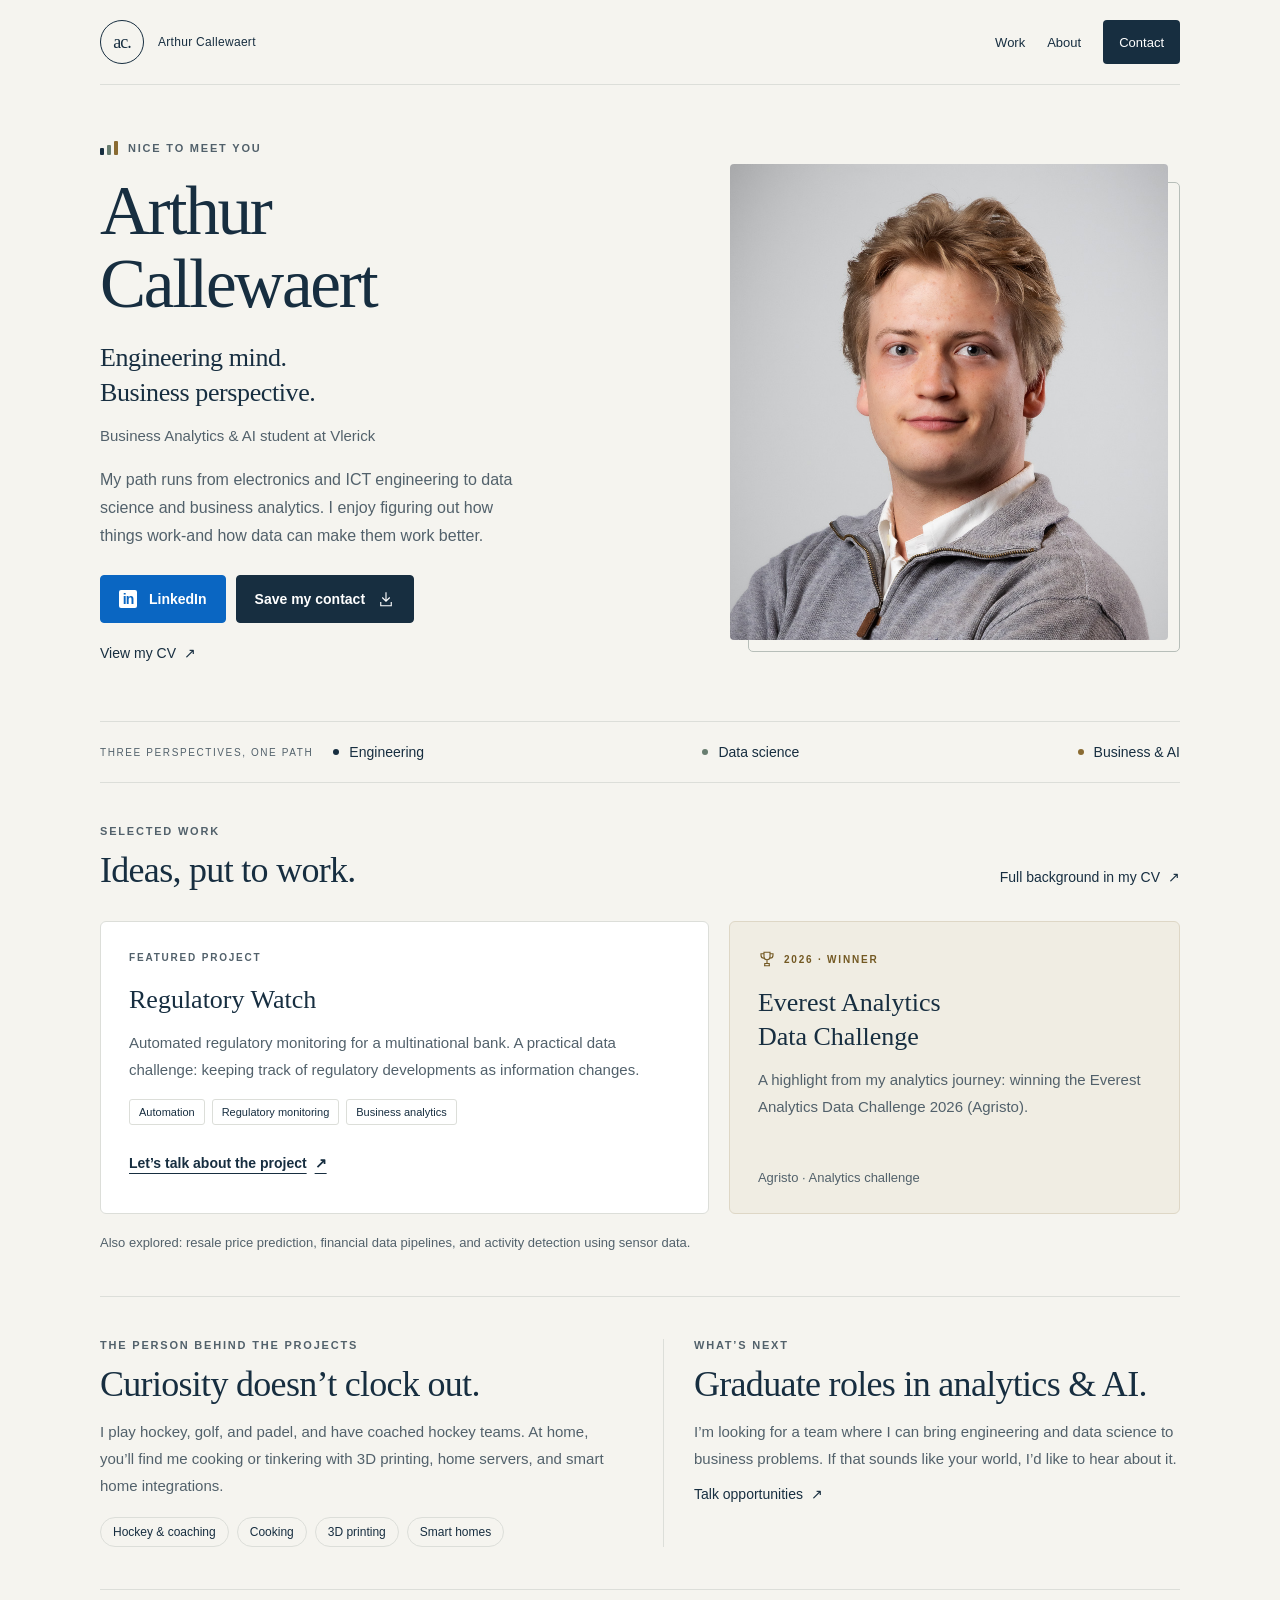
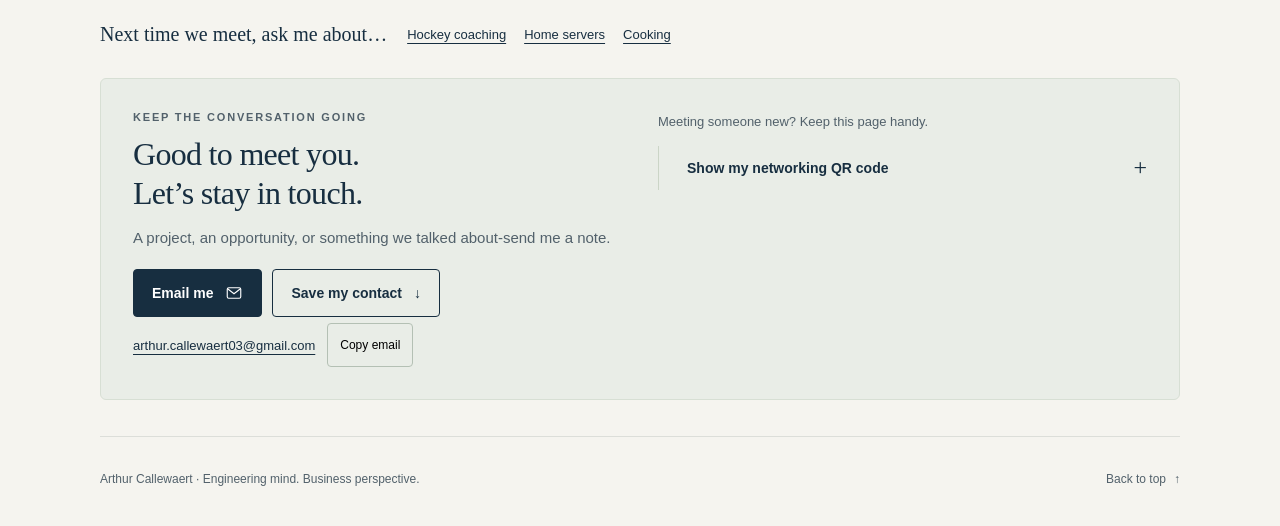
==== index.html @ 7d4d19d7 "-- to -" ====
<!DOCTYPE html>
<html lang="en">
<head>
    <meta charset="UTF-8">
    <meta name="viewport" content="width=device-width, initial-scale=1.0">
    <meta name="description" content="Arthur Callewaert - engineering mind, business perspective. Business Analytics & AI student at Vlerick, exploring graduate opportunities in analytics and AI.">
    <meta name="theme-color" content="#172e40">
    <title>Arthur Callewaert | Engineering mind. Business perspective.</title>
    <style>
        :root { color-scheme: light; --ink: #172e40; --muted: #52616b; --paper: #f5f4ef; --line: #dcded9; --sage: #687d70; --gold: #8a6b32; }
        * { box-sizing: border-box; }
        html { scroll-behavior: smooth; scroll-padding-top: 105px; }
        body { margin: 0; background: var(--paper); color: var(--ink); font-family: "Segoe UI", Arial, sans-serif; -webkit-font-smoothing: antialiased; }
        a { color: inherit; text-decoration: none; }
        button { font: inherit; cursor: pointer; }
        a, button, summary { -webkit-tap-highlight-color: transparent; }
        :focus-visible { outline: 3px solid #397f9e; outline-offset: 5px; }
        .skip-link { position: fixed; top: 10px; left: 10px; transform: translateY(-160%); background: var(--ink); color: #fff; padding: 14px 20px; z-index: 5; border-radius: 4px; }
        .skip-link:focus { transform: translateY(0); }
        .page { width: min(1080px, calc(100% - 96px)); margin: 0 auto; }
        .header { position: sticky; top: 0; z-index: 3; display: flex; align-items: center; justify-content: space-between; padding: 20px 0; border-bottom: 1px solid var(--line); background: var(--paper); }
        .brand { display: flex; align-items: center; gap: 14px; min-height: 44px; }
        .monogram { display: grid; place-items: center; width: 44px; height: 44px; border: 1px solid var(--ink); border-radius: 50%; font: 18px Georgia, serif; letter-spacing: -1px; }
        .brand-label { font-size: 12px; letter-spacing: .3px; }
        .nav { display: flex; gap: 22px; }
        .nav a { display: flex; align-items: center; min-height: 44px; font-size: 13px; }
        .nav a:hover, .quiet-link:hover { text-decoration: underline; text-underline-offset: 5px; }
        .nav .nav-contact { color: #fff; background: var(--ink); padding: 0 16px; border-radius: 4px; }
        .eyebrow, .section-label { font-size: 11px; font-weight: 600; letter-spacing: 1.8px; text-transform: uppercase; }
        .eyebrow { display: flex; align-items: center; gap: 10px; color: var(--muted); margin: 0 0 20px; }
        .signature { display: inline-flex; align-items: flex-end; gap: 3px; height: 14px; }
        .signature i { display: block; width: 4px; height: 7px; background: var(--ink); border-radius: 1px; }
        .signature i:nth-child(2) { height: 10px; background: var(--sage); }
        .signature i:nth-child(3) { height: 14px; background: var(--gold); }
        .hero { display: grid; grid-template-columns: 1.25fr 1fr; align-items: center; gap: 68px; padding: 56px 0 46px; }
        h1 { margin: 0 0 20px; font: 400 clamp(48px, 5.4vw, 70px)/1.05 Georgia, serif; letter-spacing: -2.3px; }
        .tagline { font: 400 26px/1.35 Georgia, serif; letter-spacing: -.4px; margin: 0 0 14px; }
        .role { color: var(--muted); font-size: 15px; font-weight: 500; line-height: 1.6; margin: 0 0 18px; }
        .intro { color: var(--muted); max-width: 430px; font-size: 16px; line-height: 1.75; margin: 0; }
        .actions { display: flex; flex-wrap: wrap; gap: 10px; margin-top: 25px; }
        .button { display: inline-flex; align-items: center; justify-content: center; gap: 12px; min-height: 48px; padding: 12px 18px; border: 1px solid var(--ink); border-radius: 4px; font-size: 14px; font-weight: 600; transition: background .18s, color .18s; }
        .button-primary { color: #fff; background: var(--ink); }
        .button-primary:hover { background: #2c4d64; }
        .button-secondary { background: transparent; }
        .button-secondary:hover { background: #e8eae5; }
        .button-linkedin { background: #0a66c2; border-color: #0a66c2; color: #fff; }
        .button-linkedin:hover { background: #004182; border-color: #004182; }
        .linkedin-icon { display: grid; place-items: center; width: 18px; height: 18px; border-radius: 2px; background: #fff; color: #0a66c2; font: bold 14px Arial, sans-serif; letter-spacing: -1px; }
        svg { width: 18px; height: 18px; flex-shrink: 0; }
        .quiet-link { display: inline-flex; align-items: center; gap: 8px; min-height: 44px; font-size: 14px; }
        .hero .quiet-link { margin-top: 8px; }
        .portrait { margin: 0; position: relative; padding: 0 12px 12px 0; }
        .portrait::before { content: ""; position: absolute; inset: 18px 0 0 18px; border: 1px solid #b7beb9; border-radius: 5px; }
        .portrait img { display: block; position: relative; width: 100%; height: auto; aspect-ratio: 4 / 4.35; object-fit: cover; object-position: center; border-radius: 4px; }
        .journey { display: flex; align-items: center; gap: 20px; padding: 22px 0; border-top: 1px solid var(--line); border-bottom: 1px solid var(--line); }
        .journey-label { font-size: 10px; text-transform: uppercase; letter-spacing: 1.6px; color: var(--muted); white-space: nowrap; }
        .journey ol { display: flex; justify-content: space-between; gap: 18px; flex: 1; list-style: none; padding: 0; margin: 0; }
        .journey li { display: flex; align-items: center; gap: 10px; font-size: 14px; }
        .journey li::before { content: ""; display: block; width: 6px; height: 6px; border-radius: 50%; background: var(--ink); }
        .journey li:nth-child(2)::before { background: var(--sage); }
        .journey li:nth-child(3)::before { background: var(--gold); }
        .content-section { padding: 42px 0; }
        .section-label { color: var(--muted); margin: 0 0 12px; }
        .section-heading { margin: 0 0 12px; font: 400 clamp(28px, 3.2vw, 36px)/1.2 Georgia, serif; letter-spacing: -.7px; }
        .section-copy { color: var(--muted); font-size: 15px; line-height: 1.8; margin: 0; max-width: 650px; }
        .section-top { display: flex; align-items: baseline; justify-content: space-between; gap: 24px; margin-bottom: 22px; }
        .section-top .section-heading { margin: 0; }
        .work-grid { display: grid; grid-template-columns: 1.35fr 1fr; gap: 20px; }
        .project { padding: 28px; border: 1px solid var(--line); border-radius: 6px; background: #fff; display: flex; flex-direction: column; align-items: flex-start; }
        .project h3 { font: 400 26px/1.3 Georgia, serif; margin: 0 0 12px; }
        .project p { color: var(--muted); font-size: 15px; line-height: 1.8; margin: 0 0 16px; }
        .project .section-label { font-size: 10px; line-height: 1.5; margin-bottom: 18px; }
        .project .quiet-link { margin-top: auto; font-weight: 600; text-decoration: underline; text-underline-offset: 5px; }
        .tags { display: flex; flex-wrap: wrap; gap: 7px; list-style: none; padding: 0; margin: 0 0 16px; }
        .tags li { font-size: 11px; padding: 6px 9px; border: 1px solid var(--line); border-radius: 3px; }
        .award { background: #f0ede3; border-color: #ded7c6; }
        .award .section-label { display: flex; align-items: center; gap: 8px; color: #735923; }
        .award-note { font-size: 13px; color: var(--muted); margin-top: auto; }
        .other-work { font-size: 13px; line-height: 1.7; color: var(--muted); margin: 18px 0 0; }
        .personal-grid { display: grid; grid-template-columns: 1fr 1fr; gap: 46px; border-top: 1px solid var(--line); }
        .opportunity { padding-left: 30px; border-left: 1px solid var(--line); }
        .interest-list { display: flex; flex-wrap: wrap; gap: 8px; list-style: none; margin: 18px 0 0; padding: 0; }
        .interest-list li { font-size: 12px; border: 1px solid var(--line); border-radius: 20px; padding: 7px 12px; }
        .icebreaker { display: flex; align-items: center; gap: 20px; padding: 22px 0; border-top: 1px solid var(--line); }
        .icebreaker p { font: 400 20px/1.4 Georgia, serif; margin: 0; flex-shrink: 0; }
        .icebreaker ul { display: flex; flex-wrap: wrap; gap: 6px 18px; list-style: none; margin: 0; padding: 0; }
        .icebreaker a { font-size: 13px; text-decoration: underline; text-underline-offset: 4px; }
        .contact { padding: 32px; margin: 0 0 36px; border: 1px solid #d7dfd4; border-radius: 6px; background: #e9ede7; display: grid; grid-template-columns: 1fr 1fr; gap: 36px; }
        .contact .section-heading { font-size: 32px; }
        .contact .actions { margin-top: 18px; }
        .email-row { display: flex; flex-wrap: wrap; align-items: center; gap: 5px 12px; margin-top: 6px; }
        .email-link { overflow-wrap: anywhere; font-size: 13px; text-decoration: underline; text-underline-offset: 4px; min-height: 44px; display: inline-flex; align-items: center; }
        .copy-button { background: transparent; border: 1px solid #b4c0b4; border-radius: 4px; min-height: 44px; padding: 8px 12px; font-size: 12px; }
        .copy-button:hover { background: #dce3d9; }
        .copy-status { font-size: 12px; color: var(--muted); margin: 0; }
        .copy-status:empty { display: none; }
        .share { border-left: 1px solid #cbd5c7; padding-left: 28px; align-self: start; }
        .share summary { display: flex; align-items: center; justify-content: space-between; gap: 12px; min-height: 44px; font-size: 14px; font-weight: 600; cursor: pointer; list-style: none; }
        .share summary::-webkit-details-marker { display: none; }
        .share summary::after { content: "+"; font: 24px Georgia, serif; }
        .share[open] summary::after { content: "−"; }
        .share-hint { color: var(--muted); font-size: 13px; line-height: 1.7; margin: 0 0 12px; }
        .share-content { display: flex; align-items: center; gap: 20px; margin-top: 16px; }
        .qr { display: block; width: 140px; height: 140px; flex-shrink: 0; background: white; }
        .share-content p { color: var(--muted); font-size: 13px; line-height: 1.7; margin: 0; }
        .share-content .quiet-link { font-size: 13px; text-decoration: underline; text-underline-offset: 4px; }
        footer { padding: 20px 0 25px; border-top: 1px solid var(--line); font-size: 12px; color: var(--muted); display: flex; justify-content: space-between; align-items: center; gap: 20px; }
        footer .quiet-link { font-size: 12px; }
        [hidden] { display: none !important; }
        @media (max-width: 960px) {
            .page { width: calc(100% - 56px); }
            .hero { gap: 36px; }
            .journey-label { display: none; }
            .share-content { flex-direction: column; align-items: flex-start; gap: 12px; }
        }
        @media (max-width: 760px) {
            html { scroll-padding-top: 90px; }
            .page { width: calc(100% - 40px); max-width: 540px; }
            .header { padding: 12px 0; }
            .brand-label { display: none; }
            .nav { gap: 16px; }
            .nav a { font-size: 12px; }
            .nav .nav-contact { padding: 0 12px; }
            .hero { grid-template-columns: minmax(0, 1fr) 96px; align-items: start; gap: 0 16px; padding: 32px 0 26px; }
            .hero-copy { display: contents; }
            .eyebrow { grid-column: 1; font-size: 9px; letter-spacing: 1.2px; margin: 0 0 16px; }
            h1 { grid-column: 1; font-size: clamp(32px, 9.5vw, 48px); letter-spacing: -1px; margin: 0 0 20px; }
            .portrait { grid-column: 2; grid-row: 1 / span 2; padding: 0 6px 6px 0; }
            .portrait::before { inset: 8px 0 0 8px; }
            .portrait img { aspect-ratio: 1; }
            .hero-copy > .tagline, .hero-copy > .role, .hero-copy > .intro, .hero-copy > .actions, .hero-copy > .quiet-link { grid-column: 1 / -1; }
            .tagline { font-size: 24px; margin-bottom: 10px; }
            .role { font-size: 14px; margin-bottom: 14px; }
            .intro { font-size: 15px; }
            .actions { margin-top: 20px; }
            .hero .quiet-link { justify-self: start; }
            .journey { padding: 18px 0; }
            .journey ol { gap: 10px; flex-wrap: wrap; }
            .journey li { font-size: 12px; gap: 6px; }
            .content-section { padding: 30px 0; }
            .section-top { align-items: flex-start; flex-direction: column; gap: 8px; margin-bottom: 18px; }
            .section-top .quiet-link { font-size: 13px; }
            .work-grid, .personal-grid, .contact { grid-template-columns: 1fr; gap: 18px; }
            .project { padding: 22px; }
            .personal-grid { gap: 24px; }
            .opportunity { padding: 24px 0 0; border-left: 0; border-top: 1px solid var(--line); }
            .icebreaker { flex-direction: column; align-items: flex-start; gap: 8px; }
            .icebreaker .quiet-link { min-height: 44px; }
            .contact { padding: 22px; gap: 22px; }
            .contact .section-heading { font-size: 28px; }
            .share { border-left: 0; border-top: 1px solid #cbd5c7; padding: 14px 0 0; }
            .share-content { flex-direction: row; align-items: center; gap: 14px; }
            .qr { width: 124px; height: 124px; }
            footer { flex-wrap: wrap; gap: 8px; }
        }
        @media (max-width: 350px) {
            .hero { grid-template-columns: minmax(0, 1fr) 80px; gap: 0 10px; }
            .nav { gap: 12px; }
            .share-content { flex-direction: column; align-items: flex-start; }
            .button { padding: 12px 14px; }
        }
        @media (prefers-reduced-motion: reduce) {
            html { scroll-behavior: auto; }
            .button { transition: none; }
        }
    </style>
</head>
<body id="top">
    <a class="skip-link" href="#main">Skip to content</a>
    <div class="page">
        <header class="header">
            <a class="brand" href="#top" aria-label="Arthur Callewaert, back to top"><span class="monogram" aria-hidden="true">ac.</span><span class="brand-label">Arthur Callewaert</span></a>
            <nav class="nav" aria-label="Main navigation"><a href="#work">Work</a><a href="#about">About</a><a class="nav-contact" href="#contact">Contact</a></nav>
        </header>
        <main id="main" tabindex="-1">
            <section class="hero" aria-labelledby="name">
                <div class="hero-copy">
                    <p class="eyebrow"><span class="signature" aria-hidden="true"><i></i><i></i><i></i></span>Nice to meet you</p>
                    <h1 id="name">Arthur<br>Callewaert</h1>
                    <p class="tagline">Engineering mind.<br>Business perspective.</p>
                    <p class="role">Business Analytics &amp; AI student at Vlerick</p>
                    <p class="intro">My path runs from electronics and ICT engineering to data science and business analytics. I enjoy figuring out how things work-and how data can make them work better.</p>
                    <div class="actions">
                        <a class="button button-linkedin" href="https://www.linkedin.com/in/arthur-callewaert"><span class="linkedin-icon" aria-hidden="true">in</span>LinkedIn</a>
                        <a class="button button-primary" href="arthur-callewaert.vcf" download>Save my contact <svg viewBox="0 0 24 24" fill="none" stroke="currentColor" stroke-width="1.5" aria-hidden="true"><path d="M12 3v12m-5-5 5 5 5-5M5 16v5h14v-5"/></svg></a>
                    </div>
                    <a class="quiet-link" href="cv3_30_sept.pdf">View my CV <span aria-hidden="true">↗</span></a>
                </div>
                <figure class="portrait"><img src="Arthur%20Callewaert%20336213.jpg" alt="Portrait of Arthur Callewaert" width="950" height="950" fetchpriority="high"></figure>
            </section>
            <div class="journey" aria-label="My academic path">
                <span class="journey-label">Three perspectives, one path</span>
                <ol><li>Engineering</li><li>Data science</li><li>Business &amp; AI</li></ol>
            </div>
            <section class="content-section" id="work" aria-labelledby="work-title">
                <p class="section-label">Selected work</p>
                <div class="section-top"><h2 class="section-heading" id="work-title">Ideas, put to work.</h2><a class="quiet-link" href="cv3_30_sept.pdf">Full background in my CV <span aria-hidden="true">↗</span></a></div>
                <div class="work-grid">
                    <article class="project">
                        <p class="section-label">Featured project</p>
                        <h3>Regulatory Watch</h3>
                        <p>Automated regulatory monitoring for a multinational bank. A practical data challenge: keeping track of regulatory developments as information changes.</p>
                        <ul class="tags" aria-label="Project themes"><li>Automation</li><li>Regulatory monitoring</li><li>Business analytics</li></ul>
                        <a class="quiet-link" href="mailto:arthur.callewaert03@gmail.com?subject=Let%27s%20talk%20about%20Regulatory%20Watch">Let’s talk about the project <span aria-hidden="true">↗</span></a>
                    </article>
                    <article class="project award">
                        <p class="section-label"><svg viewBox="0 0 24 24" fill="none" stroke="currentColor" stroke-width="1.5" aria-hidden="true"><path d="M8 3h8v6a4 4 0 0 1-8 0V3zM8 5H4v2a4 4 0 0 0 4 4m8-6h4v2a4 4 0 0 1-4 4M12 13v5m-4 3h8m-7-3h6v3H9z"/></svg>2026 · Winner</p>
                        <h3>Everest Analytics<br>Data Challenge</h3>
                        <p>A highlight from my analytics journey: winning the Everest Analytics Data Challenge 2026 (Agristo).</p>
                        <span class="award-note">Agristo · Analytics challenge</span>
                    </article>
                </div>
                <p class="other-work">Also explored: resale price prediction, financial data pipelines, and activity detection using sensor data.</p>
            </section>
            <section class="content-section personal-grid" id="about" aria-labelledby="about-title">
                <div>
                    <p class="section-label">The person behind the projects</p>
                    <h2 class="section-heading" id="about-title">Curiosity doesn’t clock out.</h2>
                    <p class="section-copy">I play hockey, golf, and padel, and have coached hockey teams. At home, you’ll find me cooking or tinkering with 3D printing, home servers, and smart home integrations.</p>
                    <ul class="interest-list" aria-label="Personal interests"><li>Hockey &amp; coaching</li><li>Cooking</li><li>3D printing</li><li>Smart homes</li></ul>
                </div>
                <div class="opportunity">
                    <p class="section-label">What’s next</p>
                    <h2 class="section-heading">Graduate roles in analytics &amp; AI.</h2>
                    <p class="section-copy">I’m looking for a team where I can bring engineering and data science to business problems. If that sounds like your world, I’d like to hear about it.</p>
                    <a class="quiet-link" href="mailto:arthur.callewaert03@gmail.com?subject=Graduate%20opportunities%20in%20analytics%20and%20AI">Talk opportunities <span aria-hidden="true">↗</span></a>
                </div>
            </section>
            <aside class="icebreaker" aria-label="Conversation starters">
                <p>Next time we meet, ask me about…</p>
                <ul><li><a class="quiet-link" href="mailto:arthur.callewaert03@gmail.com?subject=Let%27s%20talk%20hockey%20coaching">Hockey coaching</a></li><li><a class="quiet-link" href="mailto:arthur.callewaert03@gmail.com?subject=Let%27s%20talk%20home%20servers">Home servers</a></li><li><a class="quiet-link" href="mailto:arthur.callewaert03@gmail.com?subject=Let%27s%20talk%20cooking">Cooking</a></li></ul>
            </aside>
            <section class="contact" id="contact" aria-labelledby="contact-title">
                <div>
                    <p class="section-label">Keep the conversation going</p>
                    <h2 class="section-heading" id="contact-title">Good to meet you.<br>Let’s stay in touch.</h2>
                    <p class="section-copy">A project, an opportunity, or something we talked about-send me a note.</p>
                    <div class="actions"><a class="button button-primary" href="mailto:arthur.callewaert03@gmail.com?subject=Following%20up%20after%20meeting">Email me <svg viewBox="0 0 24 24" fill="none" stroke="currentColor" stroke-width="1.5" aria-hidden="true"><rect x="3" y="5" width="18" height="14" rx="2"/><path d="m3 6 9 7 9-7"/></svg></a><a class="button button-secondary" href="arthur-callewaert.vcf" download>Save my contact <span aria-hidden="true">↓</span></a></div>
                    <div class="email-row"><a class="email-link" href="mailto:arthur.callewaert03@gmail.com">arthur.callewaert03@gmail.com</a><button class="copy-button" type="button" id="copy-email" hidden>Copy email</button></div>
                    <p class="copy-status" id="copy-status" role="status"></p>
                </div>
                <div class="share-area">
                    <p class="share-hint">Meeting someone new? Keep this page handy.</p>
                    <details class="share">
                        <summary>Show my networking QR code</summary>
                        <div class="share-content"><img class="qr" src="assets/networking-qr.svg" alt="QR code linking to Arthur Callewaert’s personal webpage" width="140" height="140"><div><p>Scan to open this page on another phone, or save the code for your next event.</p><a class="quiet-link" href="assets/networking-qr.png" download="arthur-callewaert-qr.png">Download QR code <span aria-hidden="true">↓</span></a></div></div>
                    </details>
                </div>
            </section>
        </main>
        <footer><span>Arthur Callewaert · Engineering mind. Business perspective.</span><a class="quiet-link" href="#top">Back to top <span aria-hidden="true">↑</span></a></footer>
    </div>
    <script>
        const copyButton = document.getElementById('copy-email');
        const copyStatus = document.getElementById('copy-status');
        if (navigator.clipboard && window.isSecureContext) {
            copyButton.hidden = false;
            copyButton.addEventListener('click', async () => {
                try {
                    await navigator.clipboard.writeText('arthur.callewaert03@gmail.com');
                    copyStatus.textContent = 'Email copied. Ready to paste into your message.';
                } catch {
                    copyStatus.textContent = 'Couldn’t copy automatically. Use the email link above.';
                }
            });
        }
    </script>
</body>
</html>
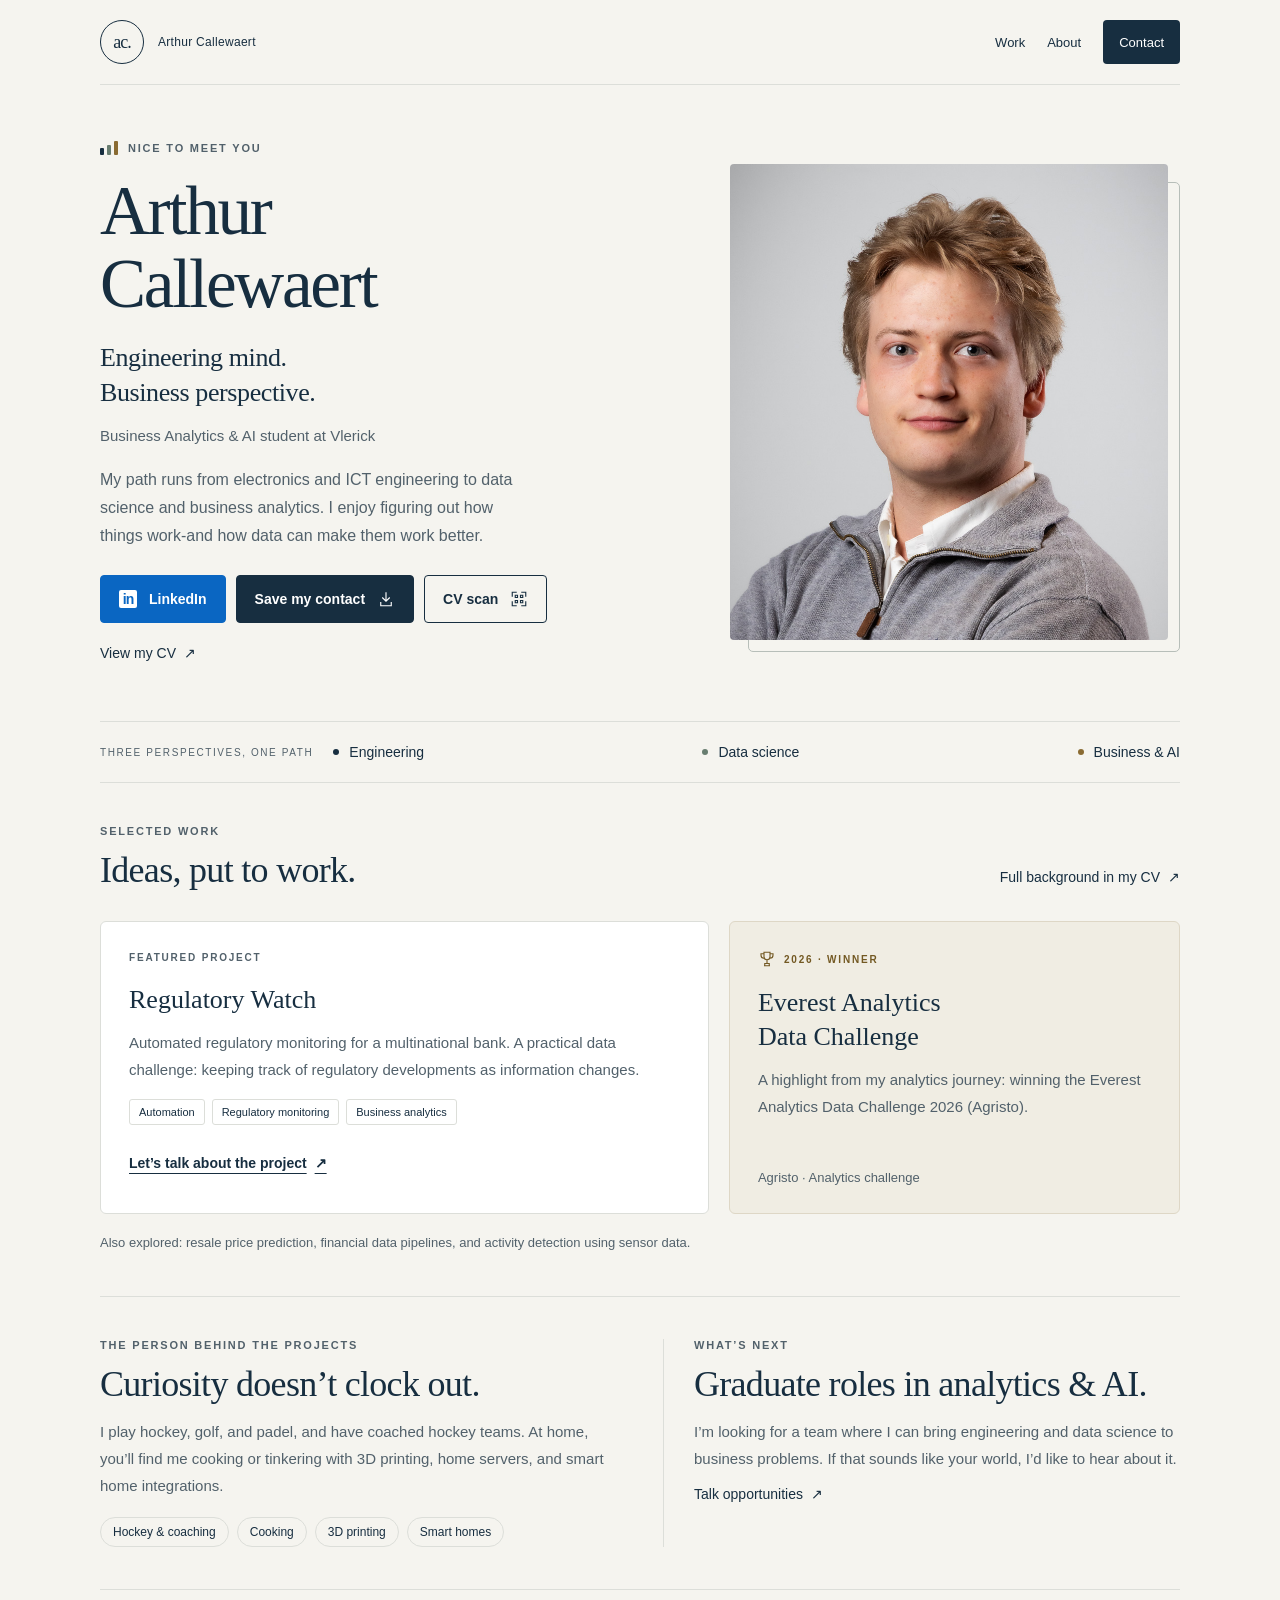
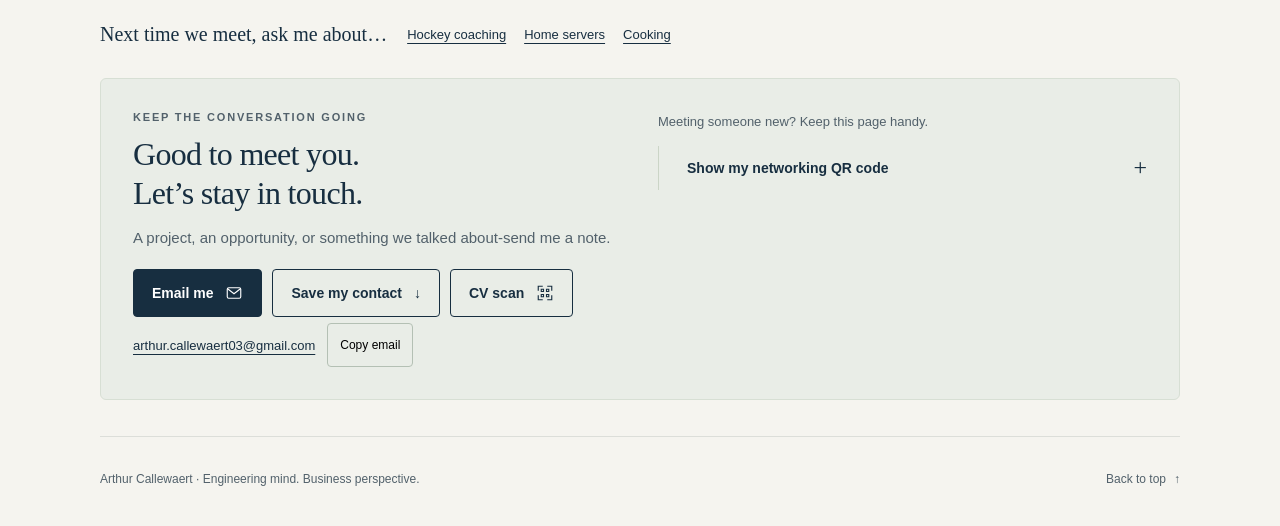
==== commit cc12c1d0: "Add CV scan QR popup beside contact buttons" ====
--- a/index.html
+++ b/index.html
@@ -38,6 +38,16 @@
         .role { color: var(--muted); font-size: 15px; font-weight: 500; line-height: 1.6; margin: 0 0 18px; }
         .intro { color: var(--muted); max-width: 430px; font-size: 16px; line-height: 1.75; margin: 0; }
         .actions { display: flex; flex-wrap: wrap; gap: 10px; margin-top: 25px; }
+        .contact-actions { display: inline-flex; flex-wrap: wrap; gap: 10px; }
+        .cv-dialog { width: min(390px, calc(100% - 32px)); max-height: calc(100% - 32px); padding: 28px; color: var(--ink); background: var(--paper); border: 1px solid var(--line); border-radius: 8px; text-align: center; }
+        .cv-dialog::backdrop { background: rgba(23, 46, 64, .6); }
+        .cv-dialog h2 { font: 400 30px/1.2 Georgia, serif; margin: 12px 0; }
+        .cv-dialog p { color: var(--muted); font-size: 14px; line-height: 1.6; }
+        .cv-dialog img { display: block; width: min(100%, 240px); height: auto; margin: 22px auto; image-rendering: pixelated; }
+        .cv-dialog form { display: flex; justify-content: flex-end; }
+        .cv-dialog-close { min-width: 44px; min-height: 44px; font-size: 22px; color: var(--ink); border: 1px solid var(--line); border-radius: 4px; background: transparent; }
+        .cv-dialog-close:hover { background: #e8eae5; }
+        .cv-dialog .actions { justify-content: center; }
         .button { display: inline-flex; align-items: center; justify-content: center; gap: 12px; min-height: 48px; padding: 12px 18px; border: 1px solid var(--ink); border-radius: 4px; font-size: 14px; font-weight: 600; transition: background .18s, color .18s; }
         .button-primary { color: #fff; background: var(--ink); }
         .button-primary:hover { background: #2c4d64; }
@@ -182,7 +192,7 @@
                     <p class="intro">My path runs from electronics and ICT engineering to data science and business analytics. I enjoy figuring out how things work-and how data can make them work better.</p>
                     <div class="actions">
                         <a class="button button-linkedin" href="https://www.linkedin.com/in/arthur-callewaert"><span class="linkedin-icon" aria-hidden="true">in</span>LinkedIn</a>
-                        <a class="button button-primary" href="arthur-callewaert.vcf" download>Save my contact <svg viewBox="0 0 24 24" fill="none" stroke="currentColor" stroke-width="1.5" aria-hidden="true"><path d="M12 3v12m-5-5 5 5 5-5M5 16v5h14v-5"/></svg></a>
+                        <span class="contact-actions"><a class="button button-primary" href="arthur-callewaert.vcf" download>Save my contact <svg viewBox="0 0 24 24" fill="none" stroke="currentColor" stroke-width="1.5" aria-hidden="true"><path d="M12 3v12m-5-5 5 5 5-5M5 16v5h14v-5"/></svg></a><a class="button button-secondary" href="assets/cv-scan.png" data-cv-scan aria-haspopup="dialog" aria-controls="cv-scan-dialog">CV scan <svg viewBox="0 0 24 24" fill="none" stroke="currentColor" stroke-width="1.5" aria-hidden="true"><path d="M9 3H3v6m12-6h6v6M3 15v6h6m12-6v6h-6"/><path d="M7 7h3v3H7zm7 0h3v3h-3zM7 14h3v3H7zm7 0h3v3h-3z"/></svg></a></span>
                     </div>
                     <a class="quiet-link" href="cv3_30_sept.pdf">View my CV <span aria-hidden="true">↗</span></a>
                 </div>
@@ -235,7 +245,7 @@
                     <p class="section-label">Keep the conversation going</p>
                     <h2 class="section-heading" id="contact-title">Good to meet you.<br>Let’s stay in touch.</h2>
                     <p class="section-copy">A project, an opportunity, or something we talked about-send me a note.</p>
-                    <div class="actions"><a class="button button-primary" href="mailto:arthur.callewaert03@gmail.com?subject=Following%20up%20after%20meeting">Email me <svg viewBox="0 0 24 24" fill="none" stroke="currentColor" stroke-width="1.5" aria-hidden="true"><rect x="3" y="5" width="18" height="14" rx="2"/><path d="m3 6 9 7 9-7"/></svg></a><a class="button button-secondary" href="arthur-callewaert.vcf" download>Save my contact <span aria-hidden="true">↓</span></a></div>
+                    <div class="actions"><a class="button button-primary" href="mailto:arthur.callewaert03@gmail.com?subject=Following%20up%20after%20meeting">Email me <svg viewBox="0 0 24 24" fill="none" stroke="currentColor" stroke-width="1.5" aria-hidden="true"><rect x="3" y="5" width="18" height="14" rx="2"/><path d="m3 6 9 7 9-7"/></svg></a><span class="contact-actions"><a class="button button-secondary" href="arthur-callewaert.vcf" download>Save my contact <span aria-hidden="true">↓</span></a><a class="button button-secondary" href="assets/cv-scan.png" data-cv-scan aria-haspopup="dialog" aria-controls="cv-scan-dialog">CV scan <svg viewBox="0 0 24 24" fill="none" stroke="currentColor" stroke-width="1.5" aria-hidden="true"><path d="M9 3H3v6m12-6h6v6M3 15v6h6m12-6v6h-6"/><path d="M7 7h3v3H7zm7 0h3v3h-3zM7 14h3v3H7zm7 0h3v3h-3z"/></svg></a></span></div>
                     <div class="email-row"><a class="email-link" href="mailto:arthur.callewaert03@gmail.com">arthur.callewaert03@gmail.com</a><button class="copy-button" type="button" id="copy-email" hidden>Copy email</button></div>
                     <p class="copy-status" id="copy-status" role="status"></p>
                 </div>
@@ -250,7 +260,29 @@
         </main>
         <footer><span>Arthur Callewaert · Engineering mind. Business perspective.</span><a class="quiet-link" href="#top">Back to top <span aria-hidden="true">↑</span></a></footer>
     </div>
+    <dialog class="cv-dialog" id="cv-scan-dialog" aria-labelledby="cv-scan-title" aria-describedby="cv-scan-description">
+        <form method="dialog"><button class="cv-dialog-close" aria-label="Close CV scan" autofocus>×</button></form>
+        <h2 id="cv-scan-title">Scan my CV</h2>
+        <p id="cv-scan-description">Scan this QR code with your phone.</p>
+        <img src="assets/cv-scan.png" alt="QR code supplied by Arthur Callewaert for CV scanning" width="152" height="154">
+        <div class="actions"><a class="button button-primary" href="cv3_30_sept.pdf">View my CV <span aria-hidden="true">↗</span></a><a class="quiet-link" href="assets/cv-scan.png" download="arthur-callewaert-cv-qr.png">Download QR <span aria-hidden="true">↓</span></a></div>
+    </dialog>
     <script>
+        const cvDialog = document.getElementById('cv-scan-dialog');
+        if (typeof cvDialog.showModal === 'function') {
+            document.querySelectorAll('[data-cv-scan]').forEach(link => {
+                link.addEventListener('click', event => {
+                    event.preventDefault();
+                    cvDialog.showModal();
+                });
+            });
+            cvDialog.addEventListener('click', event => {
+                const bounds = cvDialog.getBoundingClientRect();
+                if (event.target === cvDialog && (event.clientX < bounds.left || event.clientX > bounds.right || event.clientY < bounds.top || event.clientY > bounds.bottom)) {
+                    cvDialog.close();
+                }
+            });
+        }
         const copyButton = document.getElementById('copy-email');
         const copyStatus = document.getElementById('copy-status');
         if (navigator.clipboard && window.isSecureContext) {
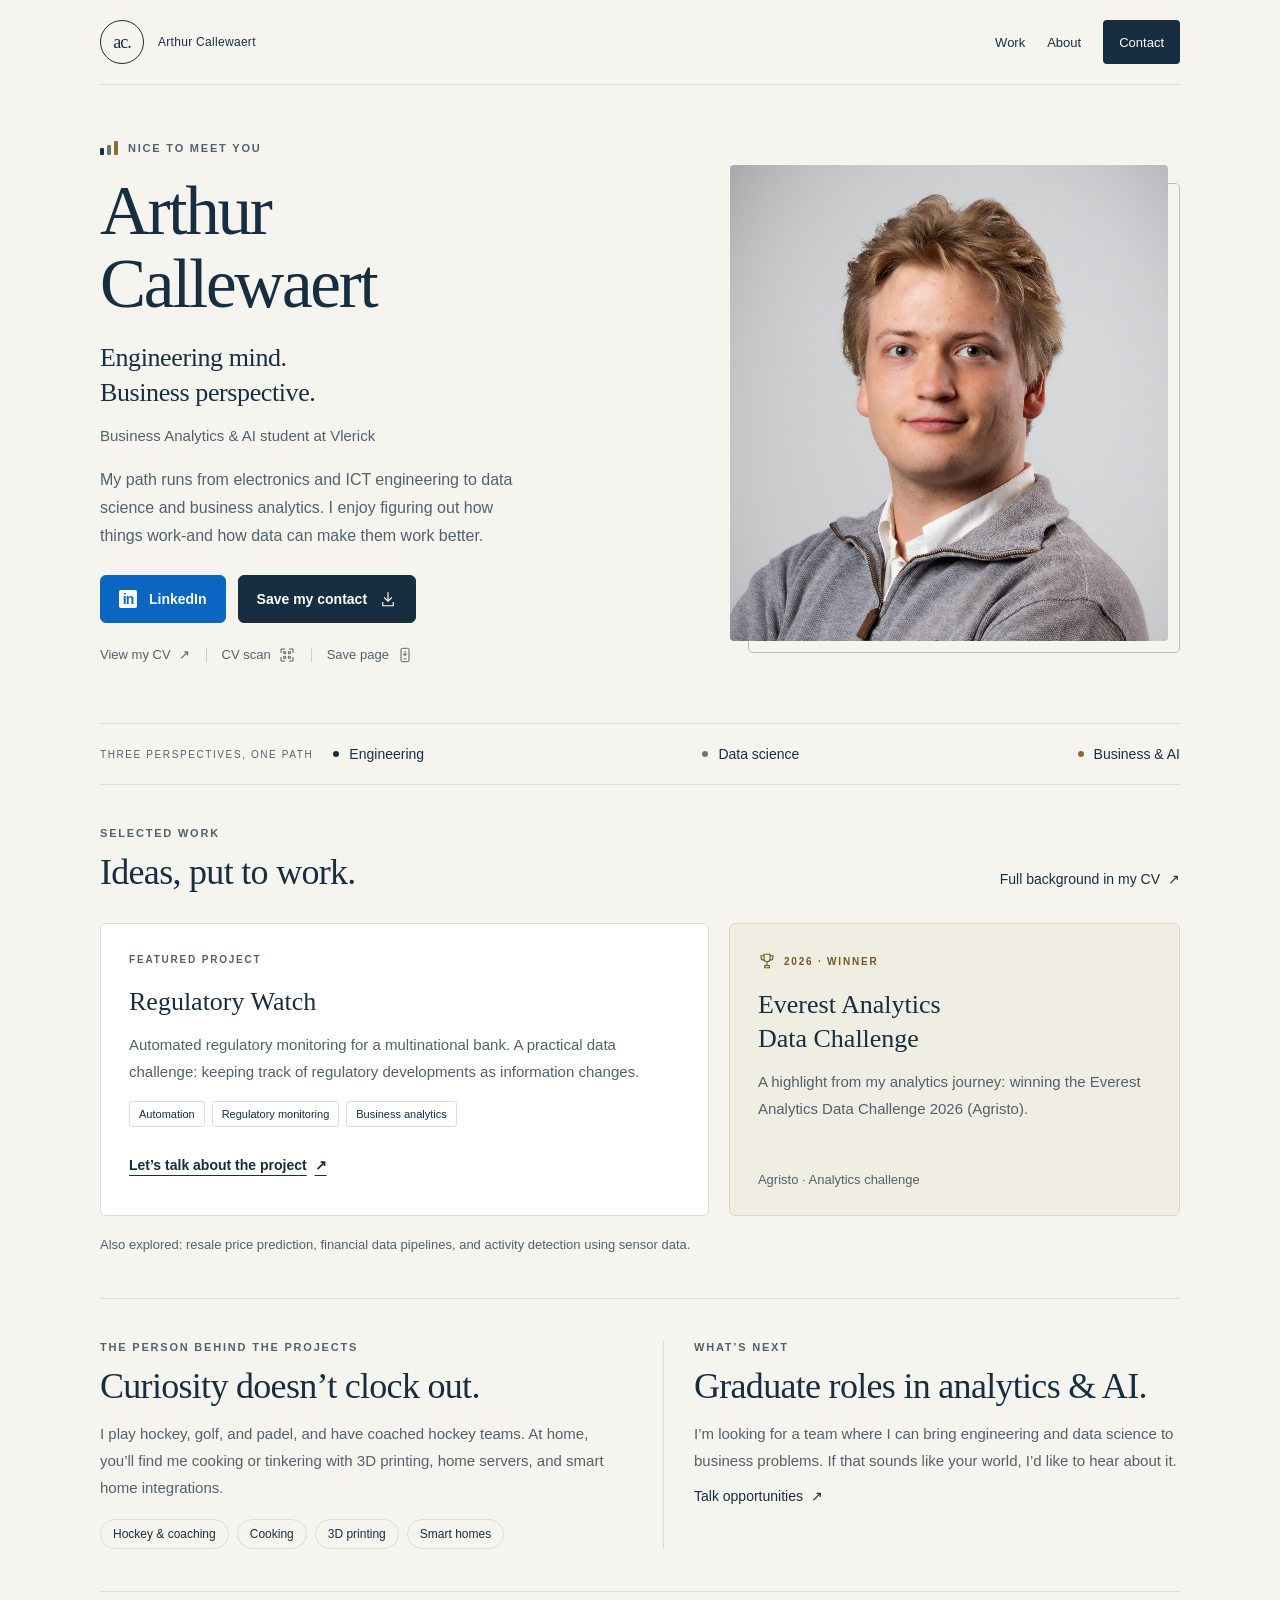
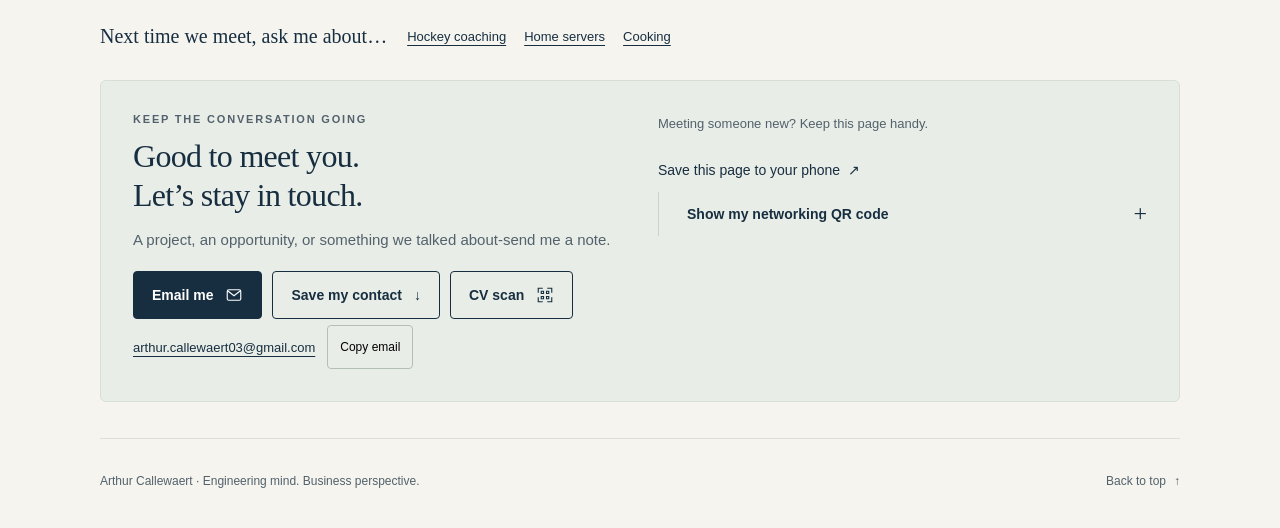
==== commit 44a07662: "Add home-screen installation and simplify page actions" ====
--- a/index.html
+++ b/index.html
@@ -5,6 +5,10 @@
     <meta name="viewport" content="width=device-width, initial-scale=1.0">
     <meta name="description" content="Arthur Callewaert - engineering mind, business perspective. Business Analytics & AI student at Vlerick, exploring graduate opportunities in analytics and AI.">
     <meta name="theme-color" content="#172e40">
+    <meta name="apple-mobile-web-app-title" content="Arthur Callewaert">
+    <link rel="apple-touch-icon" href="assets/site-icon.png">
+    <link rel="icon" type="image/png" href="assets/site-icon.png">
+    <link rel="manifest" href="site.webmanifest">
     <title>Arthur Callewaert | Engineering mind. Business perspective.</title>
     <style>
         :root { color-scheme: light; --ink: #172e40; --muted: #52616b; --paper: #f5f4ef; --line: #dcded9; --sage: #687d70; --gold: #8a6b32; }
@@ -48,6 +52,15 @@
         .cv-dialog-close { min-width: 44px; min-height: 44px; font-size: 22px; color: var(--ink); border: 1px solid var(--line); border-radius: 4px; background: transparent; }
         .cv-dialog-close:hover { background: #e8eae5; }
         .cv-dialog .actions { justify-content: center; }
+        .quick-actions { display: flex; flex-wrap: wrap; align-items: center; gap: 6px 22px; }
+        .save-phone-button { border: 0; padding: 0; background: transparent; color: var(--ink); cursor: pointer; }
+        .save-phone-button:hover { text-decoration: underline; text-underline-offset: 5px; }
+        .phone-guide { text-align: left; margin-top: 22px; }
+        .phone-guide h3 { margin: 0 0 8px; font-size: 15px; }
+        .phone-guide ol { padding-left: 22px; margin: 0 0 22px; color: var(--muted); font-size: 14px; line-height: 1.8; }
+        .phone-guide li { padding-left: 3px; margin-bottom: 5px; }
+        .phone-guide strong { color: var(--ink); }
+        .site-address { display: block; overflow-wrap: anywhere; padding: 12px; border: 1px solid var(--line); border-radius: 4px; font-size: 13px; line-height: 1.6; text-decoration: underline; text-underline-offset: 3px; }
         .button { display: inline-flex; align-items: center; justify-content: center; gap: 12px; min-height: 48px; padding: 12px 18px; border: 1px solid var(--ink); border-radius: 4px; font-size: 14px; font-weight: 600; transition: background .18s, color .18s; }
         .button-primary { color: #fff; background: var(--ink); }
         .button-primary:hover { background: #2c4d64; }
@@ -59,6 +72,14 @@
         svg { width: 18px; height: 18px; flex-shrink: 0; }
         .quiet-link { display: inline-flex; align-items: center; gap: 8px; min-height: 44px; font-size: 14px; }
         .hero .quiet-link { margin-top: 8px; }
+        .hero .actions { gap: 12px; }
+        .hero .button { border-radius: 6px; }
+        .quick-actions { gap: 0; margin-top: 10px; }
+        .hero .quick-actions > .quiet-link { position: relative; margin-top: 0; padding: 0 16px; color: var(--muted); font-size: 13px; line-height: 1.4; }
+        .hero .quick-actions > .quiet-link:first-child { padding-left: 0; }
+        .hero .quick-actions > .quiet-link + .quiet-link::before { content: ""; position: absolute; left: 0; top: 50%; transform: translateY(-50%); height: 14px; border-left: 1px solid #c8ceca; }
+        .hero .quick-actions > .quiet-link:hover { color: var(--ink); }
+        .quick-actions svg { width: 16px; height: 16px; }
         .portrait { margin: 0; position: relative; padding: 0 12px 12px 0; }
         .portrait::before { content: ""; position: absolute; inset: 18px 0 0 18px; border: 1px solid #b7beb9; border-radius: 5px; }
         .portrait img { display: block; position: relative; width: 100%; height: auto; aspect-ratio: 4 / 4.35; object-fit: cover; object-position: center; border-radius: 4px; }
@@ -138,12 +159,14 @@
             .portrait { grid-column: 2; grid-row: 1 / span 2; padding: 0 6px 6px 0; }
             .portrait::before { inset: 8px 0 0 8px; }
             .portrait img { aspect-ratio: 1; }
-            .hero-copy > .tagline, .hero-copy > .role, .hero-copy > .intro, .hero-copy > .actions, .hero-copy > .quiet-link { grid-column: 1 / -1; }
+            .hero-copy > .tagline, .hero-copy > .role, .hero-copy > .intro, .hero-copy > .actions, .hero-copy > .quiet-link, .hero-copy > .quick-actions { grid-column: 1 / -1; }
             .tagline { font-size: 24px; margin-bottom: 10px; }
             .role { font-size: 14px; margin-bottom: 14px; }
             .intro { font-size: 15px; }
             .actions { margin-top: 20px; }
             .hero .quiet-link { justify-self: start; }
+            .quick-actions { display: grid; grid-template-columns: repeat(3, minmax(0, 1fr)); }
+            .hero .quick-actions > .quiet-link { width: 100%; padding-right: 10px; padding-left: 10px; justify-self: stretch; gap: 6px; }
             .journey { padding: 18px 0; }
             .journey ol { gap: 10px; flex-wrap: wrap; }
             .journey li { font-size: 12px; gap: 6px; }
@@ -192,9 +215,9 @@
                     <p class="intro">My path runs from electronics and ICT engineering to data science and business analytics. I enjoy figuring out how things work-and how data can make them work better.</p>
                     <div class="actions">
                         <a class="button button-linkedin" href="https://www.linkedin.com/in/arthur-callewaert"><span class="linkedin-icon" aria-hidden="true">in</span>LinkedIn</a>
-                        <span class="contact-actions"><a class="button button-primary" href="arthur-callewaert.vcf" download>Save my contact <svg viewBox="0 0 24 24" fill="none" stroke="currentColor" stroke-width="1.5" aria-hidden="true"><path d="M12 3v12m-5-5 5 5 5-5M5 16v5h14v-5"/></svg></a><a class="button button-secondary" href="assets/cv-scan.png" data-cv-scan aria-haspopup="dialog" aria-controls="cv-scan-dialog">CV scan <svg viewBox="0 0 24 24" fill="none" stroke="currentColor" stroke-width="1.5" aria-hidden="true"><path d="M9 3H3v6m12-6h6v6M3 15v6h6m12-6v6h-6"/><path d="M7 7h3v3H7zm7 0h3v3h-3zM7 14h3v3H7zm7 0h3v3h-3z"/></svg></a></span>
+                        <span class="contact-actions"><a class="button button-primary" href="arthur-callewaert.vcf" download>Save my contact <svg viewBox="0 0 24 24" fill="none" stroke="currentColor" stroke-width="1.5" aria-hidden="true"><path d="M12 3v12m-5-5 5 5 5-5M5 16v5h14v-5"/></svg></a></span>
                     </div>
-                    <a class="quiet-link" href="cv3_30_sept.pdf">View my CV <span aria-hidden="true">↗</span></a>
+                    <div class="quick-actions"><a class="quiet-link" href="cv3_30_sept.pdf">View my CV <span aria-hidden="true">↗</span></a><a class="quiet-link" href="assets/cv-scan.png" data-cv-scan aria-haspopup="dialog" aria-controls="cv-scan-dialog">CV scan <svg viewBox="0 0 24 24" fill="none" stroke="currentColor" stroke-width="1.5" aria-hidden="true"><path d="M9 3H3v6m12-6h6v6M3 15v6h6m12-6v6h-6"/><path d="M7 7h3v3H7zm7 0h3v3h-3zM7 14h3v3H7zm7 0h3v3h-3z"/></svg></a><button class="quiet-link save-phone-button" type="button" data-save-phone aria-haspopup="dialog" aria-controls="save-phone-dialog" hidden>Save page <svg viewBox="0 0 24 24" fill="none" stroke="currentColor" stroke-width="1.5" aria-hidden="true"><rect x="6" y="2" width="12" height="20" rx="2"/><path d="M10 18h4M12 6v7m-3-3 3 3 3-3"/></svg></button></div>
                 </div>
                 <figure class="portrait"><img src="Arthur%20Callewaert%20336213.jpg" alt="Portrait of Arthur Callewaert" width="950" height="950" fetchpriority="high"></figure>
             </section>
@@ -251,6 +274,7 @@
                 </div>
                 <div class="share-area">
                     <p class="share-hint">Meeting someone new? Keep this page handy.</p>
+                    <button class="quiet-link save-phone-button" type="button" data-save-phone aria-haspopup="dialog" aria-controls="save-phone-dialog" hidden>Save this page to your phone <span aria-hidden="true">↗</span></button>
                     <details class="share">
                         <summary>Show my networking QR code</summary>
                         <div class="share-content"><img class="qr" src="assets/networking-qr.svg" alt="QR code linking to Arthur Callewaert’s personal webpage" width="140" height="140"><div><p>Scan to open this page on another phone, or save the code for your next event.</p><a class="quiet-link" href="assets/networking-qr.png" download="arthur-callewaert-qr.png">Download QR code <span aria-hidden="true">↓</span></a></div></div>
@@ -267,7 +291,72 @@
         <img src="assets/cv-scan.png" alt="QR code supplied by Arthur Callewaert for CV scanning" width="152" height="154">
         <div class="actions"><a class="button button-primary" href="cv3_30_sept.pdf">View my CV <span aria-hidden="true">↗</span></a><a class="quiet-link" href="assets/cv-scan.png" download="arthur-callewaert-cv-qr.png">Download QR <span aria-hidden="true">↓</span></a></div>
     </dialog>
+    <dialog class="cv-dialog" id="save-phone-dialog" aria-labelledby="save-phone-title" aria-describedby="save-phone-description">
+        <form method="dialog"><button class="cv-dialog-close" aria-label="Close save to phone instructions" autofocus>×</button></form>
+        <h2 id="save-phone-title">Keep my page handy</h2>
+        <p id="save-phone-description">Add a shortcut to your home screen so you can find me again after the event.</p>
+        <div class="phone-guide">
+            <h3>iPhone · Safari</h3>
+            <ol><li>Open this page in <strong>Safari</strong>.</li><li>Tap <strong>Share</strong> (you may find it in the page menu).</li><li>Choose <strong>Add to Home Screen</strong>, then <strong>Add</strong>.</li></ol>
+            <h3>Android · Chrome</h3>
+            <ol><li>Open this page in <strong>Chrome</strong>.</li><li>Tap the <strong>three-dot menu</strong>, then <strong>Add to home screen</strong> or <strong>Install and create shortcut</strong>.</li><li>Choose <strong>Create shortcut</strong> if shown, then <strong>Add</strong>.</li></ol>
+        </div>
+        <p>On a computer? Open this address on your phone first:</p>
+        <a class="site-address" href="https://arthurcallewaert03.github.io/my-cv/">arthurcallewaert03.github.io/my-cv/</a>
+    </dialog>
     <script>
+        const savePhoneDialog = document.getElementById('save-phone-dialog');
+        const savePhoneButtons = [...document.querySelectorAll('[data-save-phone]')];
+        const savePhoneLabels = new Map(savePhoneButtons.map(button => [button, button.firstChild.textContent]));
+        let installPrompt = null;
+        const alreadyInstalled = () => window.matchMedia('(display-mode: standalone)').matches || navigator.standalone === true;
+        window.addEventListener('beforeinstallprompt', event => {
+            event.preventDefault();
+            if (alreadyInstalled()) return;
+            installPrompt = event;
+            savePhoneButtons.forEach(button => {
+                button.hidden = false;
+                button.firstChild.textContent = 'Save page ';
+                button.removeAttribute('aria-controls');
+            });
+        });
+        window.addEventListener('appinstalled', () => {
+            installPrompt = null;
+            savePhoneButtons.forEach(button => { button.hidden = true; });
+            if (savePhoneDialog.open) savePhoneDialog.close();
+        });
+        if (typeof savePhoneDialog.showModal === 'function') {
+            savePhoneButtons.forEach(button => {
+                button.hidden = alreadyInstalled();
+                button.addEventListener('click', async () => {
+                    if (!installPrompt) {
+                        savePhoneDialog.showModal();
+                        return;
+                    }
+                    const prompt = installPrompt;
+                    installPrompt = null;
+                    savePhoneButtons.forEach(item => { item.disabled = true; });
+                    try {
+                        await prompt.prompt();
+                        await prompt.userChoice;
+                    } catch {
+                        savePhoneDialog.showModal();
+                    } finally {
+                        savePhoneButtons.forEach(item => {
+                            item.disabled = false;
+                            item.setAttribute('aria-controls', 'save-phone-dialog');
+                            item.firstChild.textContent = savePhoneLabels.get(item);
+                        });
+                    }
+                });
+            });
+            savePhoneDialog.addEventListener('click', event => {
+                const bounds = savePhoneDialog.getBoundingClientRect();
+                if (event.target === savePhoneDialog && (event.clientX < bounds.left || event.clientX > bounds.right || event.clientY < bounds.top || event.clientY > bounds.bottom)) {
+                    savePhoneDialog.close();
+                }
+            });
+        }
         const cvDialog = document.getElementById('cv-scan-dialog');
         if (typeof cvDialog.showModal === 'function') {
             document.querySelectorAll('[data-cv-scan]').forEach(link => {
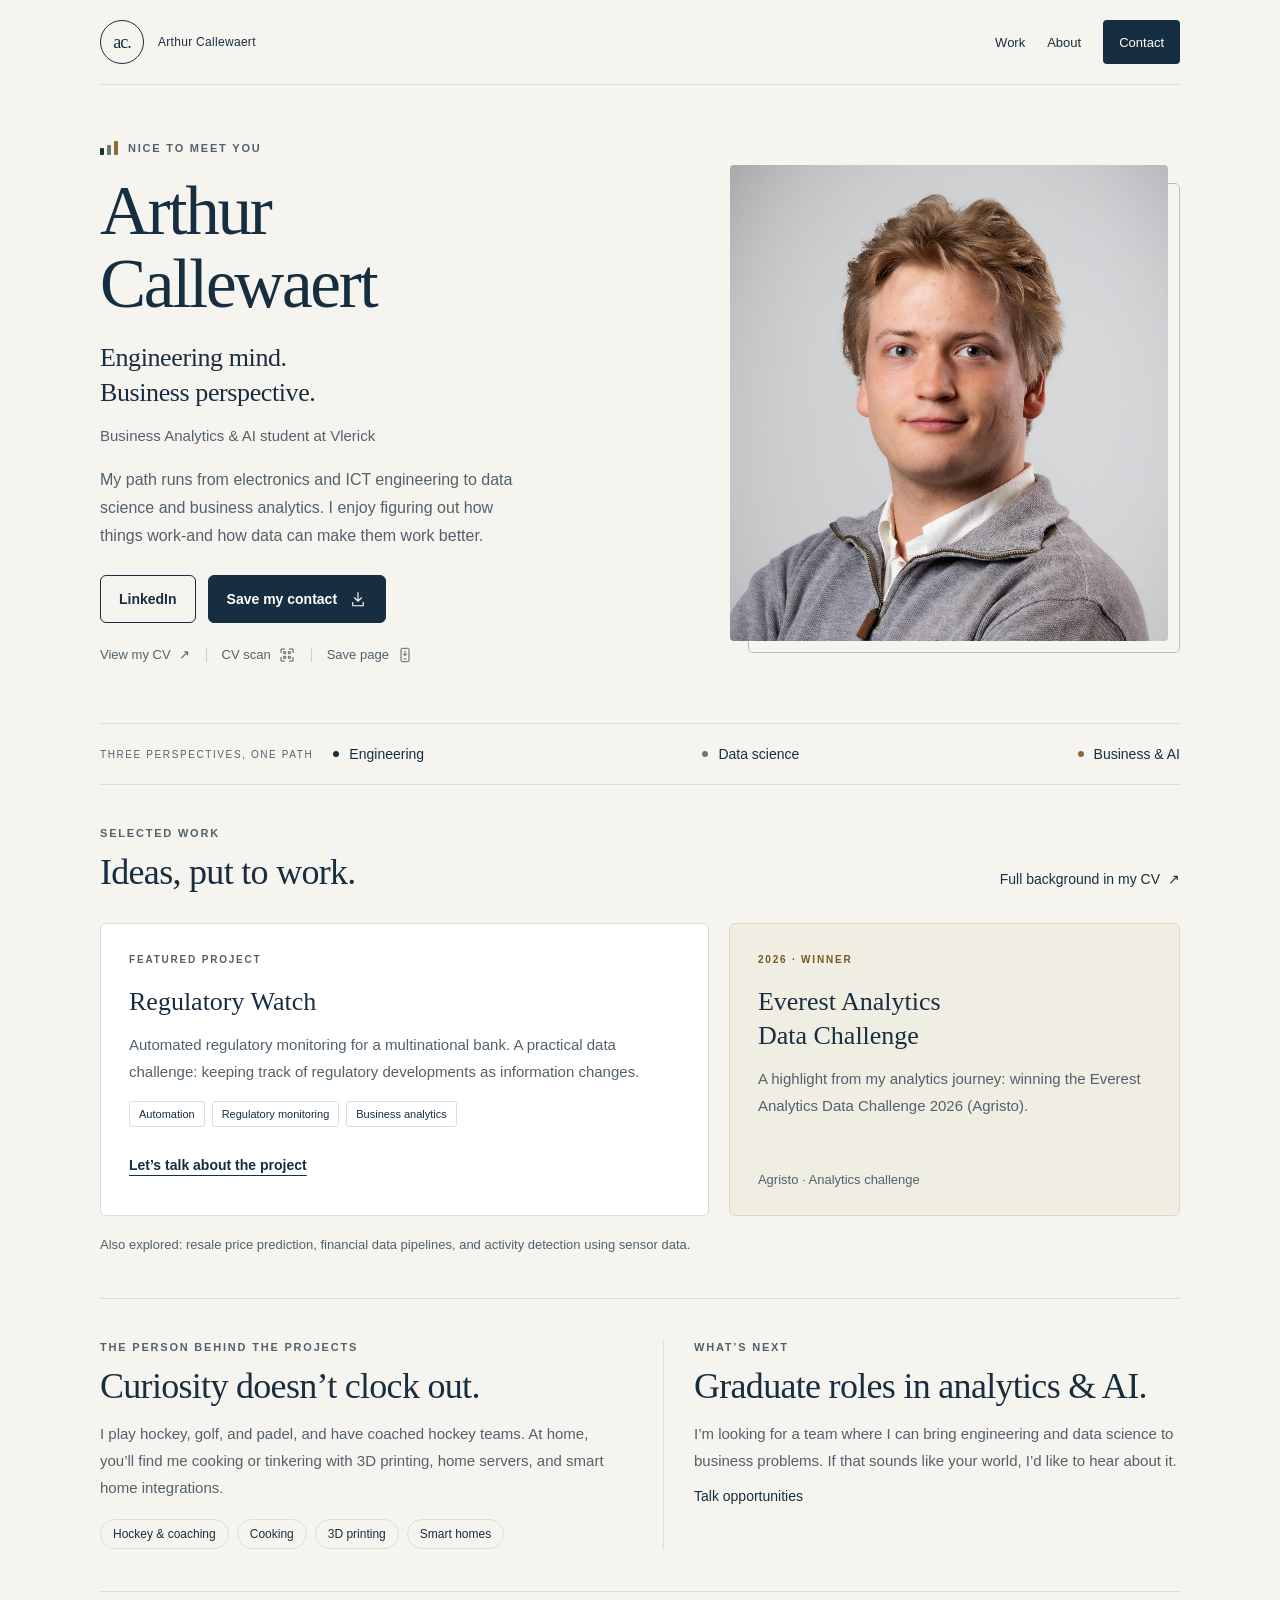
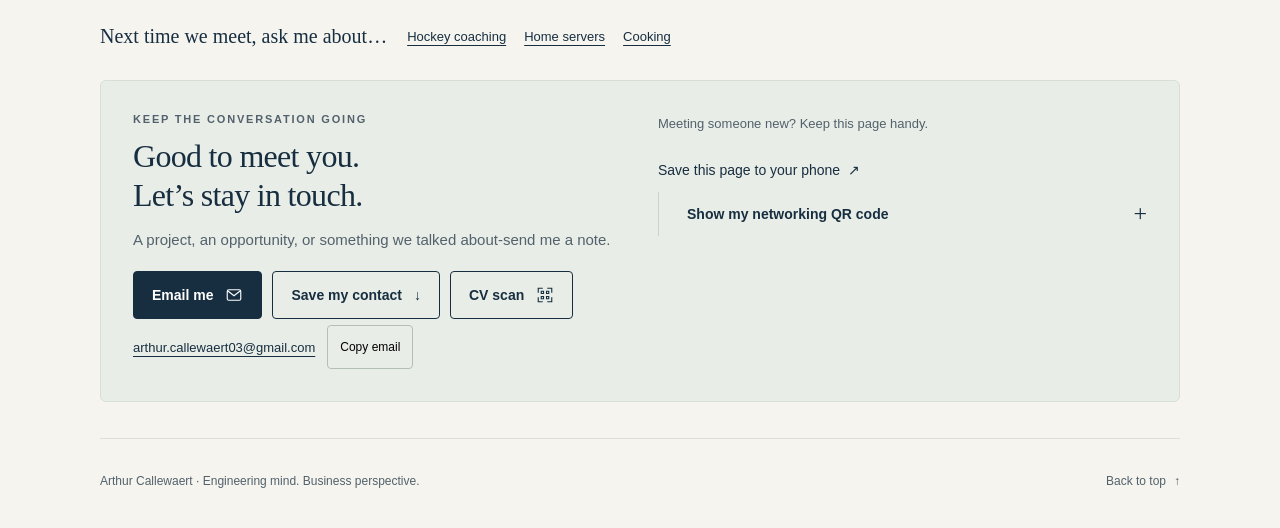
==== commit fbb8331a: "Add modular website content and authenticated Pages CMS editing" ====
--- a/index.html
+++ b/index.html
@@ -1,390 +1,125 @@
-<!DOCTYPE html>
-<html lang="en">
-<head>
-    <meta charset="UTF-8">
-    <meta name="viewport" content="width=device-width, initial-scale=1.0">
-    <meta name="description" content="Arthur Callewaert - engineering mind, business perspective. Business Analytics & AI student at Vlerick, exploring graduate opportunities in analytics and AI.">
-    <meta name="theme-color" content="#172e40">
-    <meta name="apple-mobile-web-app-title" content="Arthur Callewaert">
-    <link rel="apple-touch-icon" href="assets/site-icon.png">
-    <link rel="icon" type="image/png" href="assets/site-icon.png">
-    <link rel="manifest" href="site.webmanifest">
-    <title>Arthur Callewaert | Engineering mind. Business perspective.</title>
-    <style>
-        :root { color-scheme: light; --ink: #172e40; --muted: #52616b; --paper: #f5f4ef; --line: #dcded9; --sage: #687d70; --gold: #8a6b32; }
-        * { box-sizing: border-box; }
-        html { scroll-behavior: smooth; scroll-padding-top: 105px; }
-        body { margin: 0; background: var(--paper); color: var(--ink); font-family: "Segoe UI", Arial, sans-serif; -webkit-font-smoothing: antialiased; }
-        a { color: inherit; text-decoration: none; }
-        button { font: inherit; cursor: pointer; }
-        a, button, summary { -webkit-tap-highlight-color: transparent; }
-        :focus-visible { outline: 3px solid #397f9e; outline-offset: 5px; }
-        .skip-link { position: fixed; top: 10px; left: 10px; transform: translateY(-160%); background: var(--ink); color: #fff; padding: 14px 20px; z-index: 5; border-radius: 4px; }
-        .skip-link:focus { transform: translateY(0); }
-        .page { width: min(1080px, calc(100% - 96px)); margin: 0 auto; }
-        .header { position: sticky; top: 0; z-index: 3; display: flex; align-items: center; justify-content: space-between; padding: 20px 0; border-bottom: 1px solid var(--line); background: var(--paper); }
-        .brand { display: flex; align-items: center; gap: 14px; min-height: 44px; }
-        .monogram { display: grid; place-items: center; width: 44px; height: 44px; border: 1px solid var(--ink); border-radius: 50%; font: 18px Georgia, serif; letter-spacing: -1px; }
-        .brand-label { font-size: 12px; letter-spacing: .3px; }
-        .nav { display: flex; gap: 22px; }
-        .nav a { display: flex; align-items: center; min-height: 44px; font-size: 13px; }
-        .nav a:hover, .quiet-link:hover { text-decoration: underline; text-underline-offset: 5px; }
-        .nav .nav-contact { color: #fff; background: var(--ink); padding: 0 16px; border-radius: 4px; }
-        .eyebrow, .section-label { font-size: 11px; font-weight: 600; letter-spacing: 1.8px; text-transform: uppercase; }
-        .eyebrow { display: flex; align-items: center; gap: 10px; color: var(--muted); margin: 0 0 20px; }
-        .signature { display: inline-flex; align-items: flex-end; gap: 3px; height: 14px; }
-        .signature i { display: block; width: 4px; height: 7px; background: var(--ink); border-radius: 1px; }
-        .signature i:nth-child(2) { height: 10px; background: var(--sage); }
-        .signature i:nth-child(3) { height: 14px; background: var(--gold); }
-        .hero { display: grid; grid-template-columns: 1.25fr 1fr; align-items: center; gap: 68px; padding: 56px 0 46px; }
-        h1 { margin: 0 0 20px; font: 400 clamp(48px, 5.4vw, 70px)/1.05 Georgia, serif; letter-spacing: -2.3px; }
-        .tagline { font: 400 26px/1.35 Georgia, serif; letter-spacing: -.4px; margin: 0 0 14px; }
-        .role { color: var(--muted); font-size: 15px; font-weight: 500; line-height: 1.6; margin: 0 0 18px; }
-        .intro { color: var(--muted); max-width: 430px; font-size: 16px; line-height: 1.75; margin: 0; }
-        .actions { display: flex; flex-wrap: wrap; gap: 10px; margin-top: 25px; }
-        .contact-actions { display: inline-flex; flex-wrap: wrap; gap: 10px; }
-        .cv-dialog { width: min(390px, calc(100% - 32px)); max-height: calc(100% - 32px); padding: 28px; color: var(--ink); background: var(--paper); border: 1px solid var(--line); border-radius: 8px; text-align: center; }
-        .cv-dialog::backdrop { background: rgba(23, 46, 64, .6); }
-        .cv-dialog h2 { font: 400 30px/1.2 Georgia, serif; margin: 12px 0; }
-        .cv-dialog p { color: var(--muted); font-size: 14px; line-height: 1.6; }
-        .cv-dialog img { display: block; width: min(100%, 240px); height: auto; margin: 22px auto; image-rendering: pixelated; }
-        .cv-dialog form { display: flex; justify-content: flex-end; }
-        .cv-dialog-close { min-width: 44px; min-height: 44px; font-size: 22px; color: var(--ink); border: 1px solid var(--line); border-radius: 4px; background: transparent; }
-        .cv-dialog-close:hover { background: #e8eae5; }
-        .cv-dialog .actions { justify-content: center; }
-        .quick-actions { display: flex; flex-wrap: wrap; align-items: center; gap: 6px 22px; }
-        .save-phone-button { border: 0; padding: 0; background: transparent; color: var(--ink); cursor: pointer; }
-        .save-phone-button:hover { text-decoration: underline; text-underline-offset: 5px; }
-        .phone-guide { text-align: left; margin-top: 22px; }
-        .phone-guide h3 { margin: 0 0 8px; font-size: 15px; }
-        .phone-guide ol { padding-left: 22px; margin: 0 0 22px; color: var(--muted); font-size: 14px; line-height: 1.8; }
-        .phone-guide li { padding-left: 3px; margin-bottom: 5px; }
-        .phone-guide strong { color: var(--ink); }
-        .site-address { display: block; overflow-wrap: anywhere; padding: 12px; border: 1px solid var(--line); border-radius: 4px; font-size: 13px; line-height: 1.6; text-decoration: underline; text-underline-offset: 3px; }
-        .button { display: inline-flex; align-items: center; justify-content: center; gap: 12px; min-height: 48px; padding: 12px 18px; border: 1px solid var(--ink); border-radius: 4px; font-size: 14px; font-weight: 600; transition: background .18s, color .18s; }
-        .button-primary { color: #fff; background: var(--ink); }
-        .button-primary:hover { background: #2c4d64; }
-        .button-secondary { background: transparent; }
-        .button-secondary:hover { background: #e8eae5; }
-        .button-linkedin { background: #0a66c2; border-color: #0a66c2; color: #fff; }
-        .button-linkedin:hover { background: #004182; border-color: #004182; }
-        .linkedin-icon { display: grid; place-items: center; width: 18px; height: 18px; border-radius: 2px; background: #fff; color: #0a66c2; font: bold 14px Arial, sans-serif; letter-spacing: -1px; }
-        svg { width: 18px; height: 18px; flex-shrink: 0; }
-        .quiet-link { display: inline-flex; align-items: center; gap: 8px; min-height: 44px; font-size: 14px; }
-        .hero .quiet-link { margin-top: 8px; }
-        .hero .actions { gap: 12px; }
-        .hero .button { border-radius: 6px; }
-        .quick-actions { gap: 0; margin-top: 10px; }
-        .hero .quick-actions > .quiet-link { position: relative; margin-top: 0; padding: 0 16px; color: var(--muted); font-size: 13px; line-height: 1.4; }
-        .hero .quick-actions > .quiet-link:first-child { padding-left: 0; }
-        .hero .quick-actions > .quiet-link + .quiet-link::before { content: ""; position: absolute; left: 0; top: 50%; transform: translateY(-50%); height: 14px; border-left: 1px solid #c8ceca; }
-        .hero .quick-actions > .quiet-link:hover { color: var(--ink); }
-        .quick-actions svg { width: 16px; height: 16px; }
-        .portrait { margin: 0; position: relative; padding: 0 12px 12px 0; }
-        .portrait::before { content: ""; position: absolute; inset: 18px 0 0 18px; border: 1px solid #b7beb9; border-radius: 5px; }
-        .portrait img { display: block; position: relative; width: 100%; height: auto; aspect-ratio: 4 / 4.35; object-fit: cover; object-position: center; border-radius: 4px; }
-        .journey { display: flex; align-items: center; gap: 20px; padding: 22px 0; border-top: 1px solid var(--line); border-bottom: 1px solid var(--line); }
-        .journey-label { font-size: 10px; text-transform: uppercase; letter-spacing: 1.6px; color: var(--muted); white-space: nowrap; }
-        .journey ol { display: flex; justify-content: space-between; gap: 18px; flex: 1; list-style: none; padding: 0; margin: 0; }
-        .journey li { display: flex; align-items: center; gap: 10px; font-size: 14px; }
-        .journey li::before { content: ""; display: block; width: 6px; height: 6px; border-radius: 50%; background: var(--ink); }
-        .journey li:nth-child(2)::before { background: var(--sage); }
-        .journey li:nth-child(3)::before { background: var(--gold); }
-        .content-section { padding: 42px 0; }
-        .section-label { color: var(--muted); margin: 0 0 12px; }
-        .section-heading { margin: 0 0 12px; font: 400 clamp(28px, 3.2vw, 36px)/1.2 Georgia, serif; letter-spacing: -.7px; }
-        .section-copy { color: var(--muted); font-size: 15px; line-height: 1.8; margin: 0; max-width: 650px; }
-        .section-top { display: flex; align-items: baseline; justify-content: space-between; gap: 24px; margin-bottom: 22px; }
-        .section-top .section-heading { margin: 0; }
-        .work-grid { display: grid; grid-template-columns: 1.35fr 1fr; gap: 20px; }
-        .project { padding: 28px; border: 1px solid var(--line); border-radius: 6px; background: #fff; display: flex; flex-direction: column; align-items: flex-start; }
-        .project h3 { font: 400 26px/1.3 Georgia, serif; margin: 0 0 12px; }
-        .project p { color: var(--muted); font-size: 15px; line-height: 1.8; margin: 0 0 16px; }
-        .project .section-label { font-size: 10px; line-height: 1.5; margin-bottom: 18px; }
-        .project .quiet-link { margin-top: auto; font-weight: 600; text-decoration: underline; text-underline-offset: 5px; }
-        .tags { display: flex; flex-wrap: wrap; gap: 7px; list-style: none; padding: 0; margin: 0 0 16px; }
-        .tags li { font-size: 11px; padding: 6px 9px; border: 1px solid var(--line); border-radius: 3px; }
-        .award { background: #f0ede3; border-color: #ded7c6; }
-        .award .section-label { display: flex; align-items: center; gap: 8px; color: #735923; }
-        .award-note { font-size: 13px; color: var(--muted); margin-top: auto; }
-        .other-work { font-size: 13px; line-height: 1.7; color: var(--muted); margin: 18px 0 0; }
-        .personal-grid { display: grid; grid-template-columns: 1fr 1fr; gap: 46px; border-top: 1px solid var(--line); }
-        .opportunity { padding-left: 30px; border-left: 1px solid var(--line); }
-        .interest-list { display: flex; flex-wrap: wrap; gap: 8px; list-style: none; margin: 18px 0 0; padding: 0; }
-        .interest-list li { font-size: 12px; border: 1px solid var(--line); border-radius: 20px; padding: 7px 12px; }
-        .icebreaker { display: flex; align-items: center; gap: 20px; padding: 22px 0; border-top: 1px solid var(--line); }
-        .icebreaker p { font: 400 20px/1.4 Georgia, serif; margin: 0; flex-shrink: 0; }
-        .icebreaker ul { display: flex; flex-wrap: wrap; gap: 6px 18px; list-style: none; margin: 0; padding: 0; }
-        .icebreaker a { font-size: 13px; text-decoration: underline; text-underline-offset: 4px; }
-        .contact { padding: 32px; margin: 0 0 36px; border: 1px solid #d7dfd4; border-radius: 6px; background: #e9ede7; display: grid; grid-template-columns: 1fr 1fr; gap: 36px; }
-        .contact .section-heading { font-size: 32px; }
-        .contact .actions { margin-top: 18px; }
-        .email-row { display: flex; flex-wrap: wrap; align-items: center; gap: 5px 12px; margin-top: 6px; }
-        .email-link { overflow-wrap: anywhere; font-size: 13px; text-decoration: underline; text-underline-offset: 4px; min-height: 44px; display: inline-flex; align-items: center; }
-        .copy-button { background: transparent; border: 1px solid #b4c0b4; border-radius: 4px; min-height: 44px; padding: 8px 12px; font-size: 12px; }
-        .copy-button:hover { background: #dce3d9; }
-        .copy-status { font-size: 12px; color: var(--muted); margin: 0; }
-        .copy-status:empty { display: none; }
-        .share { border-left: 1px solid #cbd5c7; padding-left: 28px; align-self: start; }
-        .share summary { display: flex; align-items: center; justify-content: space-between; gap: 12px; min-height: 44px; font-size: 14px; font-weight: 600; cursor: pointer; list-style: none; }
-        .share summary::-webkit-details-marker { display: none; }
-        .share summary::after { content: "+"; font: 24px Georgia, serif; }
-        .share[open] summary::after { content: "−"; }
-        .share-hint { color: var(--muted); font-size: 13px; line-height: 1.7; margin: 0 0 12px; }
-        .share-content { display: flex; align-items: center; gap: 20px; margin-top: 16px; }
-        .qr { display: block; width: 140px; height: 140px; flex-shrink: 0; background: white; }
-        .share-content p { color: var(--muted); font-size: 13px; line-height: 1.7; margin: 0; }
-        .share-content .quiet-link { font-size: 13px; text-decoration: underline; text-underline-offset: 4px; }
-        footer { padding: 20px 0 25px; border-top: 1px solid var(--line); font-size: 12px; color: var(--muted); display: flex; justify-content: space-between; align-items: center; gap: 20px; }
-        footer .quiet-link { font-size: 12px; }
-        [hidden] { display: none !important; }
-        @media (max-width: 960px) {
-            .page { width: calc(100% - 56px); }
-            .hero { gap: 36px; }
-            .journey-label { display: none; }
-            .share-content { flex-direction: column; align-items: flex-start; gap: 12px; }
-        }
-        @media (max-width: 760px) {
-            html { scroll-padding-top: 90px; }
-            .page { width: calc(100% - 40px); max-width: 540px; }
-            .header { padding: 12px 0; }
-            .brand-label { display: none; }
-            .nav { gap: 16px; }
-            .nav a { font-size: 12px; }
-            .nav .nav-contact { padding: 0 12px; }
-            .hero { grid-template-columns: minmax(0, 1fr) 96px; align-items: start; gap: 0 16px; padding: 32px 0 26px; }
-            .hero-copy { display: contents; }
-            .eyebrow { grid-column: 1; font-size: 9px; letter-spacing: 1.2px; margin: 0 0 16px; }
-            h1 { grid-column: 1; font-size: clamp(32px, 9.5vw, 48px); letter-spacing: -1px; margin: 0 0 20px; }
-            .portrait { grid-column: 2; grid-row: 1 / span 2; padding: 0 6px 6px 0; }
-            .portrait::before { inset: 8px 0 0 8px; }
-            .portrait img { aspect-ratio: 1; }
-            .hero-copy > .tagline, .hero-copy > .role, .hero-copy > .intro, .hero-copy > .actions, .hero-copy > .quiet-link, .hero-copy > .quick-actions { grid-column: 1 / -1; }
-            .tagline { font-size: 24px; margin-bottom: 10px; }
-            .role { font-size: 14px; margin-bottom: 14px; }
-            .intro { font-size: 15px; }
-            .actions { margin-top: 20px; }
-            .hero .quiet-link { justify-self: start; }
-            .quick-actions { display: grid; grid-template-columns: repeat(3, minmax(0, 1fr)); }
-            .hero .quick-actions > .quiet-link { width: 100%; padding-right: 10px; padding-left: 10px; justify-self: stretch; gap: 6px; }
-            .journey { padding: 18px 0; }
-            .journey ol { gap: 10px; flex-wrap: wrap; }
-            .journey li { font-size: 12px; gap: 6px; }
-            .content-section { padding: 30px 0; }
-            .section-top { align-items: flex-start; flex-direction: column; gap: 8px; margin-bottom: 18px; }
-            .section-top .quiet-link { font-size: 13px; }
-            .work-grid, .personal-grid, .contact { grid-template-columns: 1fr; gap: 18px; }
-            .project { padding: 22px; }
-            .personal-grid { gap: 24px; }
-            .opportunity { padding: 24px 0 0; border-left: 0; border-top: 1px solid var(--line); }
-            .icebreaker { flex-direction: column; align-items: flex-start; gap: 8px; }
-            .icebreaker .quiet-link { min-height: 44px; }
-            .contact { padding: 22px; gap: 22px; }
-            .contact .section-heading { font-size: 28px; }
-            .share { border-left: 0; border-top: 1px solid #cbd5c7; padding: 14px 0 0; }
-            .share-content { flex-direction: row; align-items: center; gap: 14px; }
-            .qr { width: 124px; height: 124px; }
-            footer { flex-wrap: wrap; gap: 8px; }
-        }
-        @media (max-width: 350px) {
-            .hero { grid-template-columns: minmax(0, 1fr) 80px; gap: 0 10px; }
-            .nav { gap: 12px; }
-            .share-content { flex-direction: column; align-items: flex-start; }
-            .button { padding: 12px 14px; }
-        }
-        @media (prefers-reduced-motion: reduce) {
-            html { scroll-behavior: auto; }
-            .button { transition: none; }
-        }
-    </style>
-</head>
-<body id="top">
-    <a class="skip-link" href="#main">Skip to content</a>
-    <div class="page">
-        <header class="header">
-            <a class="brand" href="#top" aria-label="Arthur Callewaert, back to top"><span class="monogram" aria-hidden="true">ac.</span><span class="brand-label">Arthur Callewaert</span></a>
-            <nav class="nav" aria-label="Main navigation"><a href="#work">Work</a><a href="#about">About</a><a class="nav-contact" href="#contact">Contact</a></nav>
-        </header>
-        <main id="main" tabindex="-1">
-            <section class="hero" aria-labelledby="name">
-                <div class="hero-copy">
-                    <p class="eyebrow"><span class="signature" aria-hidden="true"><i></i><i></i><i></i></span>Nice to meet you</p>
-                    <h1 id="name">Arthur<br>Callewaert</h1>
-                    <p class="tagline">Engineering mind.<br>Business perspective.</p>
-                    <p class="role">Business Analytics &amp; AI student at Vlerick</p>
-                    <p class="intro">My path runs from electronics and ICT engineering to data science and business analytics. I enjoy figuring out how things work-and how data can make them work better.</p>
-                    <div class="actions">
-                        <a class="button button-linkedin" href="https://www.linkedin.com/in/arthur-callewaert"><span class="linkedin-icon" aria-hidden="true">in</span>LinkedIn</a>
-                        <span class="contact-actions"><a class="button button-primary" href="arthur-callewaert.vcf" download>Save my contact <svg viewBox="0 0 24 24" fill="none" stroke="currentColor" stroke-width="1.5" aria-hidden="true"><path d="M12 3v12m-5-5 5 5 5-5M5 16v5h14v-5"/></svg></a></span>
-                    </div>
-                    <div class="quick-actions"><a class="quiet-link" href="cv3_30_sept.pdf">View my CV <span aria-hidden="true">↗</span></a><a class="quiet-link" href="assets/cv-scan.png" data-cv-scan aria-haspopup="dialog" aria-controls="cv-scan-dialog">CV scan <svg viewBox="0 0 24 24" fill="none" stroke="currentColor" stroke-width="1.5" aria-hidden="true"><path d="M9 3H3v6m12-6h6v6M3 15v6h6m12-6v6h-6"/><path d="M7 7h3v3H7zm7 0h3v3h-3zM7 14h3v3H7zm7 0h3v3h-3z"/></svg></a><button class="quiet-link save-phone-button" type="button" data-save-phone aria-haspopup="dialog" aria-controls="save-phone-dialog" hidden>Save page <svg viewBox="0 0 24 24" fill="none" stroke="currentColor" stroke-width="1.5" aria-hidden="true"><rect x="6" y="2" width="12" height="20" rx="2"/><path d="M10 18h4M12 6v7m-3-3 3 3 3-3"/></svg></button></div>
-                </div>
-                <figure class="portrait"><img src="Arthur%20Callewaert%20336213.jpg" alt="Portrait of Arthur Callewaert" width="950" height="950" fetchpriority="high"></figure>
-            </section>
-            <div class="journey" aria-label="My academic path">
-                <span class="journey-label">Three perspectives, one path</span>
-                <ol><li>Engineering</li><li>Data science</li><li>Business &amp; AI</li></ol>
-            </div>
-            <section class="content-section" id="work" aria-labelledby="work-title">
-                <p class="section-label">Selected work</p>
-                <div class="section-top"><h2 class="section-heading" id="work-title">Ideas, put to work.</h2><a class="quiet-link" href="cv3_30_sept.pdf">Full background in my CV <span aria-hidden="true">↗</span></a></div>
-                <div class="work-grid">
-                    <article class="project">
-                        <p class="section-label">Featured project</p>
-                        <h3>Regulatory Watch</h3>
-                        <p>Automated regulatory monitoring for a multinational bank. A practical data challenge: keeping track of regulatory developments as information changes.</p>
-                        <ul class="tags" aria-label="Project themes"><li>Automation</li><li>Regulatory monitoring</li><li>Business analytics</li></ul>
-                        <a class="quiet-link" href="mailto:arthur.callewaert03@gmail.com?subject=Let%27s%20talk%20about%20Regulatory%20Watch">Let’s talk about the project <span aria-hidden="true">↗</span></a>
-                    </article>
-                    <article class="project award">
-                        <p class="section-label"><svg viewBox="0 0 24 24" fill="none" stroke="currentColor" stroke-width="1.5" aria-hidden="true"><path d="M8 3h8v6a4 4 0 0 1-8 0V3zM8 5H4v2a4 4 0 0 0 4 4m8-6h4v2a4 4 0 0 1-4 4M12 13v5m-4 3h8m-7-3h6v3H9z"/></svg>2026 · Winner</p>
-                        <h3>Everest Analytics<br>Data Challenge</h3>
-                        <p>A highlight from my analytics journey: winning the Everest Analytics Data Challenge 2026 (Agristo).</p>
-                        <span class="award-note">Agristo · Analytics challenge</span>
-                    </article>
-                </div>
-                <p class="other-work">Also explored: resale price prediction, financial data pipelines, and activity detection using sensor data.</p>
-            </section>
-            <section class="content-section personal-grid" id="about" aria-labelledby="about-title">
-                <div>
-                    <p class="section-label">The person behind the projects</p>
-                    <h2 class="section-heading" id="about-title">Curiosity doesn’t clock out.</h2>
-                    <p class="section-copy">I play hockey, golf, and padel, and have coached hockey teams. At home, you’ll find me cooking or tinkering with 3D printing, home servers, and smart home integrations.</p>
-                    <ul class="interest-list" aria-label="Personal interests"><li>Hockey &amp; coaching</li><li>Cooking</li><li>3D printing</li><li>Smart homes</li></ul>
-                </div>
-                <div class="opportunity">
-                    <p class="section-label">What’s next</p>
-                    <h2 class="section-heading">Graduate roles in analytics &amp; AI.</h2>
-                    <p class="section-copy">I’m looking for a team where I can bring engineering and data science to business problems. If that sounds like your world, I’d like to hear about it.</p>
-                    <a class="quiet-link" href="mailto:arthur.callewaert03@gmail.com?subject=Graduate%20opportunities%20in%20analytics%20and%20AI">Talk opportunities <span aria-hidden="true">↗</span></a>
-                </div>
-            </section>
-            <aside class="icebreaker" aria-label="Conversation starters">
-                <p>Next time we meet, ask me about…</p>
-                <ul><li><a class="quiet-link" href="mailto:arthur.callewaert03@gmail.com?subject=Let%27s%20talk%20hockey%20coaching">Hockey coaching</a></li><li><a class="quiet-link" href="mailto:arthur.callewaert03@gmail.com?subject=Let%27s%20talk%20home%20servers">Home servers</a></li><li><a class="quiet-link" href="mailto:arthur.callewaert03@gmail.com?subject=Let%27s%20talk%20cooking">Cooking</a></li></ul>
-            </aside>
-            <section class="contact" id="contact" aria-labelledby="contact-title">
-                <div>
-                    <p class="section-label">Keep the conversation going</p>
-                    <h2 class="section-heading" id="contact-title">Good to meet you.<br>Let’s stay in touch.</h2>
-                    <p class="section-copy">A project, an opportunity, or something we talked about-send me a note.</p>
-                    <div class="actions"><a class="button button-primary" href="mailto:arthur.callewaert03@gmail.com?subject=Following%20up%20after%20meeting">Email me <svg viewBox="0 0 24 24" fill="none" stroke="currentColor" stroke-width="1.5" aria-hidden="true"><rect x="3" y="5" width="18" height="14" rx="2"/><path d="m3 6 9 7 9-7"/></svg></a><span class="contact-actions"><a class="button button-secondary" href="arthur-callewaert.vcf" download>Save my contact <span aria-hidden="true">↓</span></a><a class="button button-secondary" href="assets/cv-scan.png" data-cv-scan aria-haspopup="dialog" aria-controls="cv-scan-dialog">CV scan <svg viewBox="0 0 24 24" fill="none" stroke="currentColor" stroke-width="1.5" aria-hidden="true"><path d="M9 3H3v6m12-6h6v6M3 15v6h6m12-6v6h-6"/><path d="M7 7h3v3H7zm7 0h3v3h-3zM7 14h3v3H7zm7 0h3v3h-3z"/></svg></a></span></div>
-                    <div class="email-row"><a class="email-link" href="mailto:arthur.callewaert03@gmail.com">arthur.callewaert03@gmail.com</a><button class="copy-button" type="button" id="copy-email" hidden>Copy email</button></div>
-                    <p class="copy-status" id="copy-status" role="status"></p>
-                </div>
-                <div class="share-area">
-                    <p class="share-hint">Meeting someone new? Keep this page handy.</p>
-                    <button class="quiet-link save-phone-button" type="button" data-save-phone aria-haspopup="dialog" aria-controls="save-phone-dialog" hidden>Save this page to your phone <span aria-hidden="true">↗</span></button>
-                    <details class="share">
-                        <summary>Show my networking QR code</summary>
-                        <div class="share-content"><img class="qr" src="assets/networking-qr.svg" alt="QR code linking to Arthur Callewaert’s personal webpage" width="140" height="140"><div><p>Scan to open this page on another phone, or save the code for your next event.</p><a class="quiet-link" href="assets/networking-qr.png" download="arthur-callewaert-qr.png">Download QR code <span aria-hidden="true">↓</span></a></div></div>
-                    </details>
-                </div>
-            </section>
-        </main>
-        <footer><span>Arthur Callewaert · Engineering mind. Business perspective.</span><a class="quiet-link" href="#top">Back to top <span aria-hidden="true">↑</span></a></footer>
-    </div>
-    <dialog class="cv-dialog" id="cv-scan-dialog" aria-labelledby="cv-scan-title" aria-describedby="cv-scan-description">
-        <form method="dialog"><button class="cv-dialog-close" aria-label="Close CV scan" autofocus>×</button></form>
-        <h2 id="cv-scan-title">Scan my CV</h2>
-        <p id="cv-scan-description">Scan this QR code with your phone.</p>
-        <img src="assets/cv-scan.png" alt="QR code supplied by Arthur Callewaert for CV scanning" width="152" height="154">
-        <div class="actions"><a class="button button-primary" href="cv3_30_sept.pdf">View my CV <span aria-hidden="true">↗</span></a><a class="quiet-link" href="assets/cv-scan.png" download="arthur-callewaert-cv-qr.png">Download QR <span aria-hidden="true">↓</span></a></div>
-    </dialog>
-    <dialog class="cv-dialog" id="save-phone-dialog" aria-labelledby="save-phone-title" aria-describedby="save-phone-description">
-        <form method="dialog"><button class="cv-dialog-close" aria-label="Close save to phone instructions" autofocus>×</button></form>
-        <h2 id="save-phone-title">Keep my page handy</h2>
-        <p id="save-phone-description">Add a shortcut to your home screen so you can find me again after the event.</p>
-        <div class="phone-guide">
-            <h3>iPhone · Safari</h3>
-            <ol><li>Open this page in <strong>Safari</strong>.</li><li>Tap <strong>Share</strong> (you may find it in the page menu).</li><li>Choose <strong>Add to Home Screen</strong>, then <strong>Add</strong>.</li></ol>
-            <h3>Android · Chrome</h3>
-            <ol><li>Open this page in <strong>Chrome</strong>.</li><li>Tap the <strong>three-dot menu</strong>, then <strong>Add to home screen</strong> or <strong>Install and create shortcut</strong>.</li><li>Choose <strong>Create shortcut</strong> if shown, then <strong>Add</strong>.</li></ol>
-        </div>
-        <p>On a computer? Open this address on your phone first:</p>
-        <a class="site-address" href="https://arthurcallewaert03.github.io/my-cv/">arthurcallewaert03.github.io/my-cv/</a>
-    </dialog>
-    <script>
-        const savePhoneDialog = document.getElementById('save-phone-dialog');
-        const savePhoneButtons = [...document.querySelectorAll('[data-save-phone]')];
-        const savePhoneLabels = new Map(savePhoneButtons.map(button => [button, button.firstChild.textContent]));
-        let installPrompt = null;
-        const alreadyInstalled = () => window.matchMedia('(display-mode: standalone)').matches || navigator.standalone === true;
-        window.addEventListener('beforeinstallprompt', event => {
-            event.preventDefault();
-            if (alreadyInstalled()) return;
-            installPrompt = event;
-            savePhoneButtons.forEach(button => {
-                button.hidden = false;
-                button.firstChild.textContent = 'Save page ';
-                button.removeAttribute('aria-controls');
-            });
-        });
-        window.addEventListener('appinstalled', () => {
-            installPrompt = null;
-            savePhoneButtons.forEach(button => { button.hidden = true; });
-            if (savePhoneDialog.open) savePhoneDialog.close();
-        });
-        if (typeof savePhoneDialog.showModal === 'function') {
-            savePhoneButtons.forEach(button => {
-                button.hidden = alreadyInstalled();
-                button.addEventListener('click', async () => {
-                    if (!installPrompt) {
-                        savePhoneDialog.showModal();
-                        return;
-                    }
-                    const prompt = installPrompt;
-                    installPrompt = null;
-                    savePhoneButtons.forEach(item => { item.disabled = true; });
-                    try {
-                        await prompt.prompt();
-                        await prompt.userChoice;
-                    } catch {
-                        savePhoneDialog.showModal();
-                    } finally {
-                        savePhoneButtons.forEach(item => {
-                            item.disabled = false;
-                            item.setAttribute('aria-controls', 'save-phone-dialog');
-                            item.firstChild.textContent = savePhoneLabels.get(item);
-                        });
-                    }
-                });
-            });
-            savePhoneDialog.addEventListener('click', event => {
-                const bounds = savePhoneDialog.getBoundingClientRect();
-                if (event.target === savePhoneDialog && (event.clientX < bounds.left || event.clientX > bounds.right || event.clientY < bounds.top || event.clientY > bounds.bottom)) {
-                    savePhoneDialog.close();
-                }
-            });
-        }
-        const cvDialog = document.getElementById('cv-scan-dialog');
-        if (typeof cvDialog.showModal === 'function') {
-            document.querySelectorAll('[data-cv-scan]').forEach(link => {
-                link.addEventListener('click', event => {
-                    event.preventDefault();
-                    cvDialog.showModal();
-                });
-            });
-            cvDialog.addEventListener('click', event => {
-                const bounds = cvDialog.getBoundingClientRect();
-                if (event.target === cvDialog && (event.clientX < bounds.left || event.clientX > bounds.right || event.clientY < bounds.top || event.clientY > bounds.bottom)) {
-                    cvDialog.close();
-                }
-            });
-        }
-        const copyButton = document.getElementById('copy-email');
-        const copyStatus = document.getElementById('copy-status');
-        if (navigator.clipboard && window.isSecureContext) {
-            copyButton.hidden = false;
-            copyButton.addEventListener('click', async () => {
-                try {
-                    await navigator.clipboard.writeText('arthur.callewaert03@gmail.com');
-                    copyStatus.textContent = 'Email copied. Ready to paste into your message.';
-                } catch {
-                    copyStatus.textContent = 'Couldn’t copy automatically. Use the email link above.';
-                }
-            });
-        }
-    </script>
-</body>
-</html>
+<!DOCTYPE html>
+<html lang="en">
+<head>
+    <meta charset="UTF-8">
+    <meta name="viewport" content="width=device-width, initial-scale=1.0">
+    <meta name="description" content="Arthur Callewaert - engineering mind, business perspective. Business Analytics & AI student at Vlerick, exploring graduate opportunities in analytics and AI.">
+    <meta name="theme-color" content="#172e40">
+    <meta name="apple-mobile-web-app-title" content="Arthur Callewaert">
+    <link rel="apple-touch-icon" href="assets/site-icon.png">
+    <link rel="icon" type="image/png" href="assets/site-icon.png">
+    <link rel="manifest" href="site.webmanifest">
+    <title>Arthur Callewaert | Engineering mind. Business perspective.</title>
+    <link rel="stylesheet" href="assets/site.css">
+</head>
+<body id="top">
+    <a class="skip-link" href="#main">Skip to content</a>
+    <div class="page">
+        <header class="header">
+            <a class="brand" href="#top" aria-label="Arthur Callewaert, back to top"><span class="monogram" aria-hidden="true">ac.</span><span class="brand-label">Arthur Callewaert</span></a>
+            <nav class="nav" aria-label="Main navigation"><a href="#work">Work</a><a href="#about">About</a><a class="nav-contact" href="#contact">Contact</a></nav>
+        </header>
+        <main id="main" tabindex="-1">
+            <section class="hero" aria-labelledby="name">
+                <div class="hero-copy">
+                    <p class="eyebrow"><span class="signature" aria-hidden="true"><i></i><i></i><i></i></span>Nice to meet you</p>
+                    <h1 id="name">Arthur<br>Callewaert</h1>
+                    <p class="tagline">Engineering mind.<br>Business perspective.</p>
+                    <p class="role">Business Analytics &amp; AI student at Vlerick</p>
+                    <p class="intro">My path runs from electronics and ICT engineering to data science and business analytics. I enjoy figuring out how things work-and how data can make them work better.</p>
+                    <div class="actions">
+                        <a class="button button-linkedin" href="https://www.linkedin.com/in/arthur-callewaert"><span class="linkedin-icon" aria-hidden="true">in</span>LinkedIn</a>
+                        <span class="contact-actions"><a class="button button-primary" href="arthur-callewaert.vcf" download>Save my contact <svg viewBox="0 0 24 24" fill="none" stroke="currentColor" stroke-width="1.5" aria-hidden="true"><path d="M12 3v12m-5-5 5 5 5-5M5 16v5h14v-5"/></svg></a></span>
+                    </div>
+                    <div class="quick-actions"><a class="quiet-link" href="cv3_30_sept.pdf">View my CV <span aria-hidden="true">↗</span></a><a class="quiet-link" href="assets/cv-scan.png" data-cv-scan aria-haspopup="dialog" aria-controls="cv-scan-dialog">CV scan <svg viewBox="0 0 24 24" fill="none" stroke="currentColor" stroke-width="1.5" aria-hidden="true"><path d="M9 3H3v6m12-6h6v6M3 15v6h6m12-6v6h-6"/><path d="M7 7h3v3H7zm7 0h3v3h-3zM7 14h3v3H7zm7 0h3v3h-3z"/></svg></a><button class="quiet-link save-phone-button" type="button" data-save-phone aria-haspopup="dialog" aria-controls="save-phone-dialog" hidden>Save page <svg viewBox="0 0 24 24" fill="none" stroke="currentColor" stroke-width="1.5" aria-hidden="true"><rect x="6" y="2" width="12" height="20" rx="2"/><path d="M10 18h4M12 6v7m-3-3 3 3 3-3"/></svg></button></div>
+                </div>
+                <figure class="portrait"><img src="Arthur%20Callewaert%20336213.jpg" alt="Portrait of Arthur Callewaert" width="950" height="950" fetchpriority="high"></figure>
+            </section>
+            <div class="journey" aria-label="My academic path">
+                <span class="journey-label">Three perspectives, one path</span>
+                <ol><li>Engineering</li><li>Data science</li><li>Business &amp; AI</li></ol>
+            </div>
+            <section class="content-section" id="work" aria-labelledby="work-title">
+                <p class="section-label">Selected work</p>
+                <div class="section-top"><h2 class="section-heading" id="work-title">Ideas, put to work.</h2><a class="quiet-link" href="cv3_30_sept.pdf">Full background in my CV <span aria-hidden="true">↗</span></a></div>
+                <div class="work-grid">
+                    <article class="project">
+                        <p class="section-label">Featured project</p>
+                        <h3>Regulatory Watch</h3>
+                        <p>Automated regulatory monitoring for a multinational bank. A practical data challenge: keeping track of regulatory developments as information changes.</p>
+                        <ul class="tags" aria-label="Project themes"><li>Automation</li><li>Regulatory monitoring</li><li>Business analytics</li></ul>
+                        <a class="quiet-link" href="mailto:arthur.callewaert03@gmail.com?subject=Let%27s%20talk%20about%20Regulatory%20Watch">Let’s talk about the project <span aria-hidden="true">↗</span></a>
+                    </article>
+                    <article class="project award">
+                        <p class="section-label"><svg viewBox="0 0 24 24" fill="none" stroke="currentColor" stroke-width="1.5" aria-hidden="true"><path d="M8 3h8v6a4 4 0 0 1-8 0V3zM8 5H4v2a4 4 0 0 0 4 4m8-6h4v2a4 4 0 0 1-4 4M12 13v5m-4 3h8m-7-3h6v3H9z"/></svg>2026 · Winner</p>
+                        <h3>Everest Analytics<br>Data Challenge</h3>
+                        <p>A highlight from my analytics journey: winning the Everest Analytics Data Challenge 2026 (Agristo).</p>
+                        <span class="award-note">Agristo · Analytics challenge</span>
+                    </article>
+                </div>
+                <p class="other-work">Also explored: resale price prediction, financial data pipelines, and activity detection using sensor data.</p>
+            </section>
+            <section class="content-section personal-grid" id="about" aria-labelledby="about-title">
+                <div>
+                    <p class="section-label">The person behind the projects</p>
+                    <h2 class="section-heading" id="about-title">Curiosity doesn’t clock out.</h2>
+                    <p class="section-copy">I play hockey, golf, and padel, and have coached hockey teams. At home, you’ll find me cooking or tinkering with 3D printing, home servers, and smart home integrations.</p>
+                    <ul class="interest-list" aria-label="Personal interests"><li>Hockey &amp; coaching</li><li>Cooking</li><li>3D printing</li><li>Smart homes</li></ul>
+                </div>
+                <div class="opportunity">
+                    <p class="section-label">What’s next</p>
+                    <h2 class="section-heading">Graduate roles in analytics &amp; AI.</h2>
+                    <p class="section-copy">I’m looking for a team where I can bring engineering and data science to business problems. If that sounds like your world, I’d like to hear about it.</p>
+                    <a class="quiet-link" href="mailto:arthur.callewaert03@gmail.com?subject=Graduate%20opportunities%20in%20analytics%20and%20AI">Talk opportunities <span aria-hidden="true">↗</span></a>
+                </div>
+            </section>
+            <aside class="icebreaker" aria-label="Conversation starters">
+                <p>Next time we meet, ask me about…</p>
+                <ul><li><a class="quiet-link" href="mailto:arthur.callewaert03@gmail.com?subject=Let%27s%20talk%20hockey%20coaching">Hockey coaching</a></li><li><a class="quiet-link" href="mailto:arthur.callewaert03@gmail.com?subject=Let%27s%20talk%20home%20servers">Home servers</a></li><li><a class="quiet-link" href="mailto:arthur.callewaert03@gmail.com?subject=Let%27s%20talk%20cooking">Cooking</a></li></ul>
+            </aside>
+            <div id="extra-sections"></div>
+            <section class="contact" id="contact" aria-labelledby="contact-title">
+                <div>
+                    <p class="section-label">Keep the conversation going</p>
+                    <h2 class="section-heading" id="contact-title">Good to meet you.<br>Let’s stay in touch.</h2>
+                    <p class="section-copy">A project, an opportunity, or something we talked about-send me a note.</p>
+                    <div class="actions"><a class="button button-primary" href="mailto:arthur.callewaert03@gmail.com?subject=Following%20up%20after%20meeting">Email me <svg viewBox="0 0 24 24" fill="none" stroke="currentColor" stroke-width="1.5" aria-hidden="true"><rect x="3" y="5" width="18" height="14" rx="2"/><path d="m3 6 9 7 9-7"/></svg></a><span class="contact-actions"><a class="button button-secondary" href="arthur-callewaert.vcf" download>Save my contact <span aria-hidden="true">↓</span></a><a class="button button-secondary" href="assets/cv-scan.png" data-cv-scan aria-haspopup="dialog" aria-controls="cv-scan-dialog">CV scan <svg viewBox="0 0 24 24" fill="none" stroke="currentColor" stroke-width="1.5" aria-hidden="true"><path d="M9 3H3v6m12-6h6v6M3 15v6h6m12-6v6h-6"/><path d="M7 7h3v3H7zm7 0h3v3h-3zM7 14h3v3H7zm7 0h3v3h-3z"/></svg></a></span></div>
+                    <div class="email-row"><a class="email-link" href="mailto:arthur.callewaert03@gmail.com">arthur.callewaert03@gmail.com</a><button class="copy-button" type="button" id="copy-email" hidden>Copy email</button></div>
+                    <p class="copy-status" id="copy-status" role="status"></p>
+                </div>
+                <div class="share-area">
+                    <p class="share-hint">Meeting someone new? Keep this page handy.</p>
+                    <button class="quiet-link save-phone-button" type="button" data-save-phone aria-haspopup="dialog" aria-controls="save-phone-dialog" hidden>Save this page to your phone <span aria-hidden="true">↗</span></button>
+                    <details class="share">
+                        <summary>Show my networking QR code</summary>
+                        <div class="share-content"><img class="qr" src="assets/networking-qr.svg" alt="QR code linking to Arthur Callewaert’s personal webpage" width="140" height="140"><div><p>Scan to open this page on another phone, or save the code for your next event.</p><a class="quiet-link" href="assets/networking-qr.png" download="arthur-callewaert-qr.png">Download QR code <span aria-hidden="true">↓</span></a></div></div>
+                    </details>
+                </div>
+            </section>
+        </main>
+        <footer><span>Arthur Callewaert · Engineering mind. Business perspective.</span><a class="quiet-link" href="#top">Back to top <span aria-hidden="true">↑</span></a></footer>
+    </div>
+    <dialog class="cv-dialog" id="cv-scan-dialog" aria-labelledby="cv-scan-title" aria-describedby="cv-scan-description">
+        <form method="dialog"><button class="cv-dialog-close" aria-label="Close CV scan" autofocus>×</button></form>
+        <h2 id="cv-scan-title">Scan my CV</h2>
+        <p id="cv-scan-description">Scan this QR code with your phone.</p>
+        <img src="assets/cv-scan.png" alt="QR code supplied by Arthur Callewaert for CV scanning" width="152" height="154">
+        <div class="actions"><a class="button button-primary" href="cv3_30_sept.pdf">View my CV <span aria-hidden="true">↗</span></a><a class="quiet-link" href="assets/cv-scan.png" download="arthur-callewaert-cv-qr.png">Download QR <span aria-hidden="true">↓</span></a></div>
+    </dialog>
+    <dialog class="cv-dialog" id="save-phone-dialog" aria-labelledby="save-phone-title" aria-describedby="save-phone-description">
+        <form method="dialog"><button class="cv-dialog-close" aria-label="Close save to phone instructions" autofocus>×</button></form>
+        <h2 id="save-phone-title">Keep my page handy</h2>
+        <p id="save-phone-description">Add a shortcut to your home screen so you can find me again after the event.</p>
+        <div class="phone-guide">
+            <h3>iPhone · Safari</h3>
+            <ol><li>Open this page in <strong>Safari</strong>.</li><li>Tap <strong>Share</strong> (you may find it in the page menu).</li><li>Choose <strong>Add to Home Screen</strong>, then <strong>Add</strong>.</li></ol>
+            <h3>Android · Chrome</h3>
+            <ol><li>Open this page in <strong>Chrome</strong>.</li><li>Tap the <strong>three-dot menu</strong>, then <strong>Add to home screen</strong> or <strong>Install and create shortcut</strong>.</li><li>Choose <strong>Create shortcut</strong> if shown, then <strong>Add</strong>.</li></ol>
+        </div>
+        <p>On a computer? Open this address on your phone first:</p>
+        <a class="site-address" href="https://arthurcallewaert03.github.io/my-cv/">arthurcallewaert03.github.io/my-cv/</a>
+    </dialog>
+    <script src="assets/content.js" defer></script>
+    <script src="assets/interactions.js" defer></script>
+</body>
+</html>
--- a/assets/site.css
+++ b/assets/site.css
@@ -0,0 +1,190 @@
+        :root { color-scheme: light; --ink: #172e40; --muted: #52616b; --paper: #f5f4ef; --line: #dcded9; --sage: #687d70; --gold: #8a6b32; }
+        * { box-sizing: border-box; }
+        html { scroll-behavior: smooth; scroll-padding-top: 105px; }
+        body { margin: 0; background: var(--paper); color: var(--ink); font-family: "Segoe UI", Arial, sans-serif; -webkit-font-smoothing: antialiased; }
+        a { color: inherit; text-decoration: none; }
+        button { font: inherit; cursor: pointer; }
+        a, button, summary { -webkit-tap-highlight-color: transparent; }
+        :focus-visible { outline: 3px solid #397f9e; outline-offset: 5px; }
+        .skip-link { position: fixed; top: 10px; left: 10px; transform: translateY(-160%); background: var(--ink); color: #fff; padding: 14px 20px; z-index: 5; border-radius: 4px; }
+        .skip-link:focus { transform: translateY(0); }
+        .page { width: min(1080px, calc(100% - 96px)); margin: 0 auto; }
+        .header { position: sticky; top: 0; z-index: 3; display: flex; align-items: center; justify-content: space-between; padding: 20px 0; border-bottom: 1px solid var(--line); background: var(--paper); }
+        .brand { display: flex; align-items: center; gap: 14px; min-height: 44px; }
+        .monogram { display: grid; place-items: center; width: 44px; height: 44px; border: 1px solid var(--ink); border-radius: 50%; font: 18px Georgia, serif; letter-spacing: -1px; }
+        .brand-label { font-size: 12px; letter-spacing: .3px; }
+        .nav { display: flex; gap: 22px; }
+        .nav a { display: flex; align-items: center; min-height: 44px; font-size: 13px; }
+        .nav a:hover, .quiet-link:hover { text-decoration: underline; text-underline-offset: 5px; }
+        .nav .nav-contact { color: #fff; background: var(--ink); padding: 0 16px; border-radius: 4px; }
+        .eyebrow, .section-label { font-size: 11px; font-weight: 600; letter-spacing: 1.8px; text-transform: uppercase; }
+        .eyebrow { display: flex; align-items: center; gap: 10px; color: var(--muted); margin: 0 0 20px; }
+        .signature { display: inline-flex; align-items: flex-end; gap: 3px; height: 14px; }
+        .signature i { display: block; width: 4px; height: 7px; background: var(--ink); border-radius: 1px; }
+        .signature i:nth-child(2) { height: 10px; background: var(--sage); }
+        .signature i:nth-child(3) { height: 14px; background: var(--gold); }
+        .hero { display: grid; grid-template-columns: 1.25fr 1fr; align-items: center; gap: 68px; padding: 56px 0 46px; }
+        h1 { margin: 0 0 20px; font: 400 clamp(48px, 5.4vw, 70px)/1.05 Georgia, serif; letter-spacing: -2.3px; }
+        .tagline { font: 400 26px/1.35 Georgia, serif; letter-spacing: -.4px; margin: 0 0 14px; }
+        .role { color: var(--muted); font-size: 15px; font-weight: 500; line-height: 1.6; margin: 0 0 18px; }
+        .intro { color: var(--muted); max-width: 430px; font-size: 16px; line-height: 1.75; margin: 0; }
+        .actions { display: flex; flex-wrap: wrap; gap: 10px; margin-top: 25px; }
+        .contact-actions { display: inline-flex; flex-wrap: wrap; gap: 10px; }
+        .cv-dialog { width: min(390px, calc(100% - 32px)); max-height: calc(100% - 32px); padding: 28px; color: var(--ink); background: var(--paper); border: 1px solid var(--line); border-radius: 8px; text-align: center; }
+        .cv-dialog::backdrop { background: rgba(23, 46, 64, .6); }
+        .cv-dialog h2 { font: 400 30px/1.2 Georgia, serif; margin: 12px 0; }
+        .cv-dialog p { color: var(--muted); font-size: 14px; line-height: 1.6; }
+        .cv-dialog img { display: block; width: min(100%, 240px); height: auto; margin: 22px auto; image-rendering: pixelated; }
+        .cv-dialog form { display: flex; justify-content: flex-end; }
+        .cv-dialog-close { min-width: 44px; min-height: 44px; font-size: 22px; color: var(--ink); border: 1px solid var(--line); border-radius: 4px; background: transparent; }
+        .cv-dialog-close:hover { background: #e8eae5; }
+        .cv-dialog .actions { justify-content: center; }
+        .quick-actions { display: flex; flex-wrap: wrap; align-items: center; gap: 6px 22px; }
+        .save-phone-button { border: 0; padding: 0; background: transparent; color: var(--ink); cursor: pointer; }
+        .save-phone-button:hover { text-decoration: underline; text-underline-offset: 5px; }
+        .phone-guide { text-align: left; margin-top: 22px; }
+        .phone-guide h3 { margin: 0 0 8px; font-size: 15px; }
+        .phone-guide ol { padding-left: 22px; margin: 0 0 22px; color: var(--muted); font-size: 14px; line-height: 1.8; }
+        .phone-guide li { padding-left: 3px; margin-bottom: 5px; }
+        .phone-guide strong { color: var(--ink); }
+        .site-address { display: block; overflow-wrap: anywhere; padding: 12px; border: 1px solid var(--line); border-radius: 4px; font-size: 13px; line-height: 1.6; text-decoration: underline; text-underline-offset: 3px; }
+        .button { display: inline-flex; align-items: center; justify-content: center; gap: 12px; min-height: 48px; padding: 12px 18px; border: 1px solid var(--ink); border-radius: 4px; font-size: 14px; font-weight: 600; transition: background .18s, color .18s; }
+        .button-primary { color: #fff; background: var(--ink); }
+        .button-primary:hover { background: #2c4d64; }
+        .button-secondary { background: transparent; }
+        .button-secondary:hover { background: #e8eae5; }
+        .button-linkedin { background: #0a66c2; border-color: #0a66c2; color: #fff; }
+        .button-linkedin:hover { background: #004182; border-color: #004182; }
+        .linkedin-icon { display: grid; place-items: center; width: 18px; height: 18px; border-radius: 2px; background: #fff; color: #0a66c2; font: bold 14px Arial, sans-serif; letter-spacing: -1px; }
+        svg { width: 18px; height: 18px; flex-shrink: 0; }
+        .quiet-link { display: inline-flex; align-items: center; gap: 8px; min-height: 44px; font-size: 14px; }
+        .hero .quiet-link { margin-top: 8px; }
+        .hero .actions { gap: 12px; }
+        .hero .button { border-radius: 6px; }
+        .quick-actions { gap: 0; margin-top: 10px; }
+        .hero .quick-actions > .quiet-link { position: relative; margin-top: 0; padding: 0 16px; color: var(--muted); font-size: 13px; line-height: 1.4; }
+        .hero .quick-actions > .quiet-link:first-child { padding-left: 0; }
+        .hero .quick-actions > .quiet-link + .quiet-link::before { content: ""; position: absolute; left: 0; top: 50%; transform: translateY(-50%); height: 14px; border-left: 1px solid #c8ceca; }
+        .hero .quick-actions > .quiet-link:hover { color: var(--ink); }
+        .quick-actions svg { width: 16px; height: 16px; }
+        .portrait { margin: 0; position: relative; padding: 0 12px 12px 0; }
+        .portrait::before { content: ""; position: absolute; inset: 18px 0 0 18px; border: 1px solid #b7beb9; border-radius: 5px; }
+        .portrait img { display: block; position: relative; width: 100%; height: auto; aspect-ratio: 4 / 4.35; object-fit: cover; object-position: center; border-radius: 4px; }
+        .journey { display: flex; align-items: center; gap: 20px; padding: 22px 0; border-top: 1px solid var(--line); border-bottom: 1px solid var(--line); }
+        .journey-label { font-size: 10px; text-transform: uppercase; letter-spacing: 1.6px; color: var(--muted); white-space: nowrap; }
+        .journey ol { display: flex; justify-content: space-between; gap: 18px; flex: 1; list-style: none; padding: 0; margin: 0; }
+        .journey li { display: flex; align-items: center; gap: 10px; font-size: 14px; }
+        .journey li::before { content: ""; display: block; width: 6px; height: 6px; border-radius: 50%; background: var(--ink); }
+        .journey li:nth-child(2)::before { background: var(--sage); }
+        .journey li:nth-child(3)::before { background: var(--gold); }
+        .content-section { padding: 42px 0; }
+        .section-label { color: var(--muted); margin: 0 0 12px; }
+        .section-heading { margin: 0 0 12px; font: 400 clamp(28px, 3.2vw, 36px)/1.2 Georgia, serif; letter-spacing: -.7px; }
+        .section-copy { color: var(--muted); font-size: 15px; line-height: 1.8; margin: 0; max-width: 650px; }
+        .section-top { display: flex; align-items: baseline; justify-content: space-between; gap: 24px; margin-bottom: 22px; }
+        .section-top .section-heading { margin: 0; }
+        .work-grid { display: grid; grid-template-columns: 1.35fr 1fr; gap: 20px; }
+        .project { padding: 28px; border: 1px solid var(--line); border-radius: 6px; background: #fff; display: flex; flex-direction: column; align-items: flex-start; }
+        .project h3 { font: 400 26px/1.3 Georgia, serif; margin: 0 0 12px; }
+        .project p { color: var(--muted); font-size: 15px; line-height: 1.8; margin: 0 0 16px; }
+        .project .section-label { font-size: 10px; line-height: 1.5; margin-bottom: 18px; }
+        .project .quiet-link { margin-top: auto; font-weight: 600; text-decoration: underline; text-underline-offset: 5px; }
+        .tags { display: flex; flex-wrap: wrap; gap: 7px; list-style: none; padding: 0; margin: 0 0 16px; }
+        .tags li { font-size: 11px; padding: 6px 9px; border: 1px solid var(--line); border-radius: 3px; }
+        .award { background: #f0ede3; border-color: #ded7c6; }
+        .award .section-label { display: flex; align-items: center; gap: 8px; color: #735923; }
+        .award-note { font-size: 13px; color: var(--muted); margin-top: auto; }
+        .other-work { font-size: 13px; line-height: 1.7; color: var(--muted); margin: 18px 0 0; }
+        .personal-grid { display: grid; grid-template-columns: 1fr 1fr; gap: 46px; border-top: 1px solid var(--line); }
+        .opportunity { padding-left: 30px; border-left: 1px solid var(--line); }
+        .interest-list { display: flex; flex-wrap: wrap; gap: 8px; list-style: none; margin: 18px 0 0; padding: 0; }
+        .interest-list li { font-size: 12px; border: 1px solid var(--line); border-radius: 20px; padding: 7px 12px; }
+        .icebreaker { display: flex; align-items: center; gap: 20px; padding: 22px 0; border-top: 1px solid var(--line); }
+        .icebreaker p { font: 400 20px/1.4 Georgia, serif; margin: 0; flex-shrink: 0; }
+        .icebreaker ul { display: flex; flex-wrap: wrap; gap: 6px 18px; list-style: none; margin: 0; padding: 0; }
+        .icebreaker a { font-size: 13px; text-decoration: underline; text-underline-offset: 4px; }
+        .contact { padding: 32px; margin: 0 0 36px; border: 1px solid #d7dfd4; border-radius: 6px; background: #e9ede7; display: grid; grid-template-columns: 1fr 1fr; gap: 36px; }
+        .contact .section-heading { font-size: 32px; }
+        .contact .actions { margin-top: 18px; }
+        .email-row { display: flex; flex-wrap: wrap; align-items: center; gap: 5px 12px; margin-top: 6px; }
+        .email-link { overflow-wrap: anywhere; font-size: 13px; text-decoration: underline; text-underline-offset: 4px; min-height: 44px; display: inline-flex; align-items: center; }
+        .copy-button { background: transparent; border: 1px solid #b4c0b4; border-radius: 4px; min-height: 44px; padding: 8px 12px; font-size: 12px; }
+        .copy-button:hover { background: #dce3d9; }
+        .copy-status { font-size: 12px; color: var(--muted); margin: 0; }
+        .copy-status:empty { display: none; }
+        .share { border-left: 1px solid #cbd5c7; padding-left: 28px; align-self: start; }
+        .share summary { display: flex; align-items: center; justify-content: space-between; gap: 12px; min-height: 44px; font-size: 14px; font-weight: 600; cursor: pointer; list-style: none; }
+        .share summary::-webkit-details-marker { display: none; }
+        .share summary::after { content: "+"; font: 24px Georgia, serif; }
+        .share[open] summary::after { content: "−"; }
+        .share-hint { color: var(--muted); font-size: 13px; line-height: 1.7; margin: 0 0 12px; }
+        .share-content { display: flex; align-items: center; gap: 20px; margin-top: 16px; }
+        .qr { display: block; width: 140px; height: 140px; flex-shrink: 0; background: white; }
+        .share-content p { color: var(--muted); font-size: 13px; line-height: 1.7; margin: 0; }
+        .share-content .quiet-link { font-size: 13px; text-decoration: underline; text-underline-offset: 4px; }
+        footer { padding: 20px 0 25px; border-top: 1px solid var(--line); font-size: 12px; color: var(--muted); display: flex; justify-content: space-between; align-items: center; gap: 20px; }
+        footer .quiet-link { font-size: 12px; }
+        [hidden] { display: none !important; }
+        @media (max-width: 960px) {
+            .page { width: calc(100% - 56px); }
+            .hero { gap: 36px; }
+            .journey-label { display: none; }
+            .share-content { flex-direction: column; align-items: flex-start; gap: 12px; }
+        }
+        @media (max-width: 760px) {
+            html { scroll-padding-top: 90px; }
+            .page { width: calc(100% - 40px); max-width: 540px; }
+            .header { padding: 12px 0; }
+            .brand-label { display: none; }
+            .nav { gap: 16px; }
+            .nav a { font-size: 12px; }
+            .nav .nav-contact { padding: 0 12px; }
+            .hero { grid-template-columns: minmax(0, 1fr) 96px; align-items: start; gap: 0 16px; padding: 32px 0 26px; }
+            .hero-copy { display: contents; }
+            .eyebrow { grid-column: 1; font-size: 9px; letter-spacing: 1.2px; margin: 0 0 16px; }
+            h1 { grid-column: 1; font-size: clamp(32px, 9.5vw, 48px); letter-spacing: -1px; margin: 0 0 20px; }
+            .portrait { grid-column: 2; grid-row: 1 / span 2; padding: 0 6px 6px 0; }
+            .portrait::before { inset: 8px 0 0 8px; }
+            .portrait img { aspect-ratio: 1; }
+            .hero-copy > .tagline, .hero-copy > .role, .hero-copy > .intro, .hero-copy > .actions, .hero-copy > .quiet-link, .hero-copy > .quick-actions { grid-column: 1 / -1; }
+            .tagline { font-size: 24px; margin-bottom: 10px; }
+            .role { font-size: 14px; margin-bottom: 14px; }
+            .intro { font-size: 15px; }
+            .actions { margin-top: 20px; }
+            .hero .quiet-link { justify-self: start; }
+            .quick-actions { display: grid; grid-template-columns: repeat(3, minmax(0, 1fr)); }
+            .hero .quick-actions > .quiet-link { width: 100%; padding-right: 10px; padding-left: 10px; justify-self: stretch; gap: 6px; }
+            .journey { padding: 18px 0; }
+            .journey ol { gap: 10px; flex-wrap: wrap; }
+            .journey li { font-size: 12px; gap: 6px; }
+            .content-section { padding: 30px 0; }
+            .section-top { align-items: flex-start; flex-direction: column; gap: 8px; margin-bottom: 18px; }
+            .section-top .quiet-link { font-size: 13px; }
+            .work-grid, .personal-grid, .contact { grid-template-columns: 1fr; gap: 18px; }
+            .project { padding: 22px; }
+            .personal-grid { gap: 24px; }
+            .opportunity { padding: 24px 0 0; border-left: 0; border-top: 1px solid var(--line); }
+            .icebreaker { flex-direction: column; align-items: flex-start; gap: 8px; }
+            .icebreaker .quiet-link { min-height: 44px; }
+            .contact { padding: 22px; gap: 22px; }
+            .contact .section-heading { font-size: 28px; }
+            .share { border-left: 0; border-top: 1px solid #cbd5c7; padding: 14px 0 0; }
+            .share-content { flex-direction: row; align-items: center; gap: 14px; }
+            .qr { width: 124px; height: 124px; }
+            footer { flex-wrap: wrap; gap: 8px; }
+        }
+        @media (max-width: 350px) {
+            .hero { grid-template-columns: minmax(0, 1fr) 80px; gap: 0 10px; }
+            .nav { gap: 12px; }
+            .share-content { flex-direction: column; align-items: flex-start; }
+            .button { padding: 12px 14px; }
+        }
+        @media (prefers-reduced-motion: reduce) {
+            html { scroll-behavior: auto; }
+            .button { transition: none; }
+        }
+
+.cms-multiline { white-space: pre-line; }
+.project, .extra-section { overflow-wrap: anywhere; }
+.extra-section { border-top: 1px solid var(--line); }
+.hero-copy > .cms-links { grid-column: 1 / -1; }
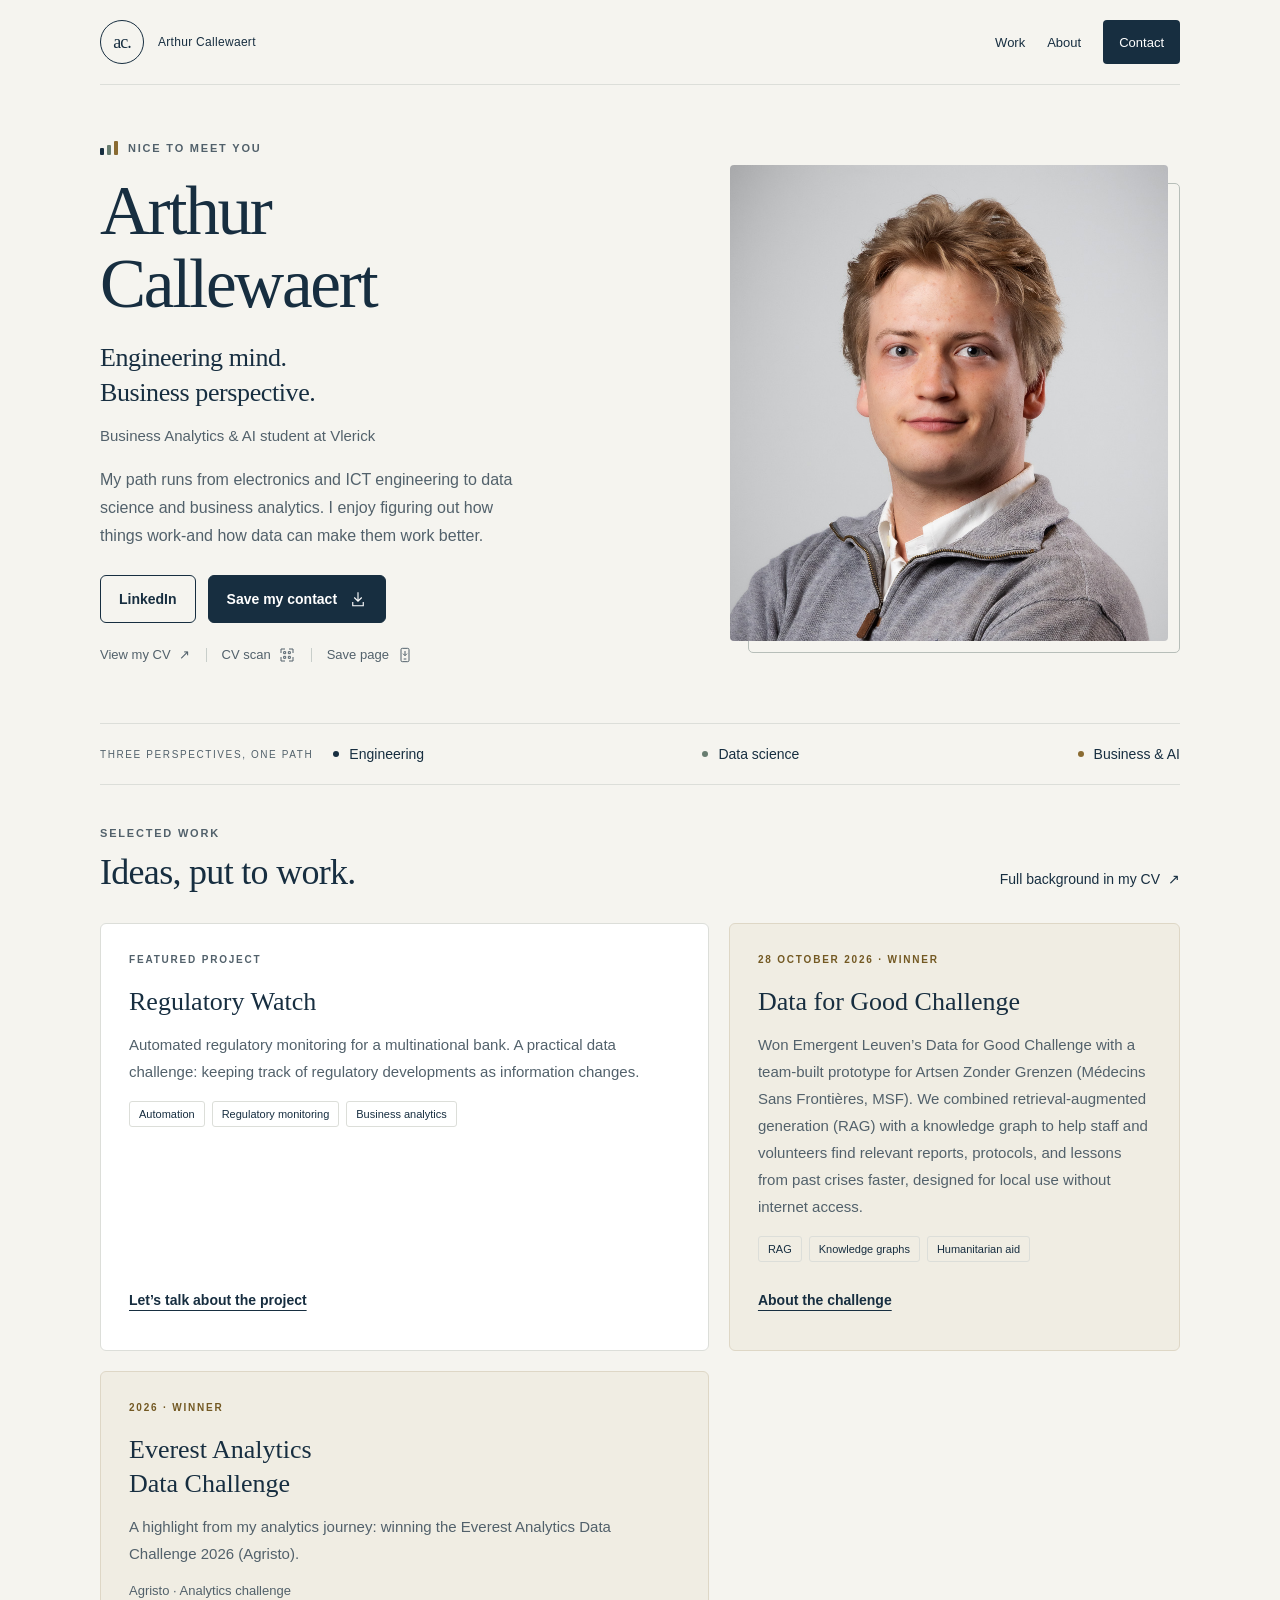
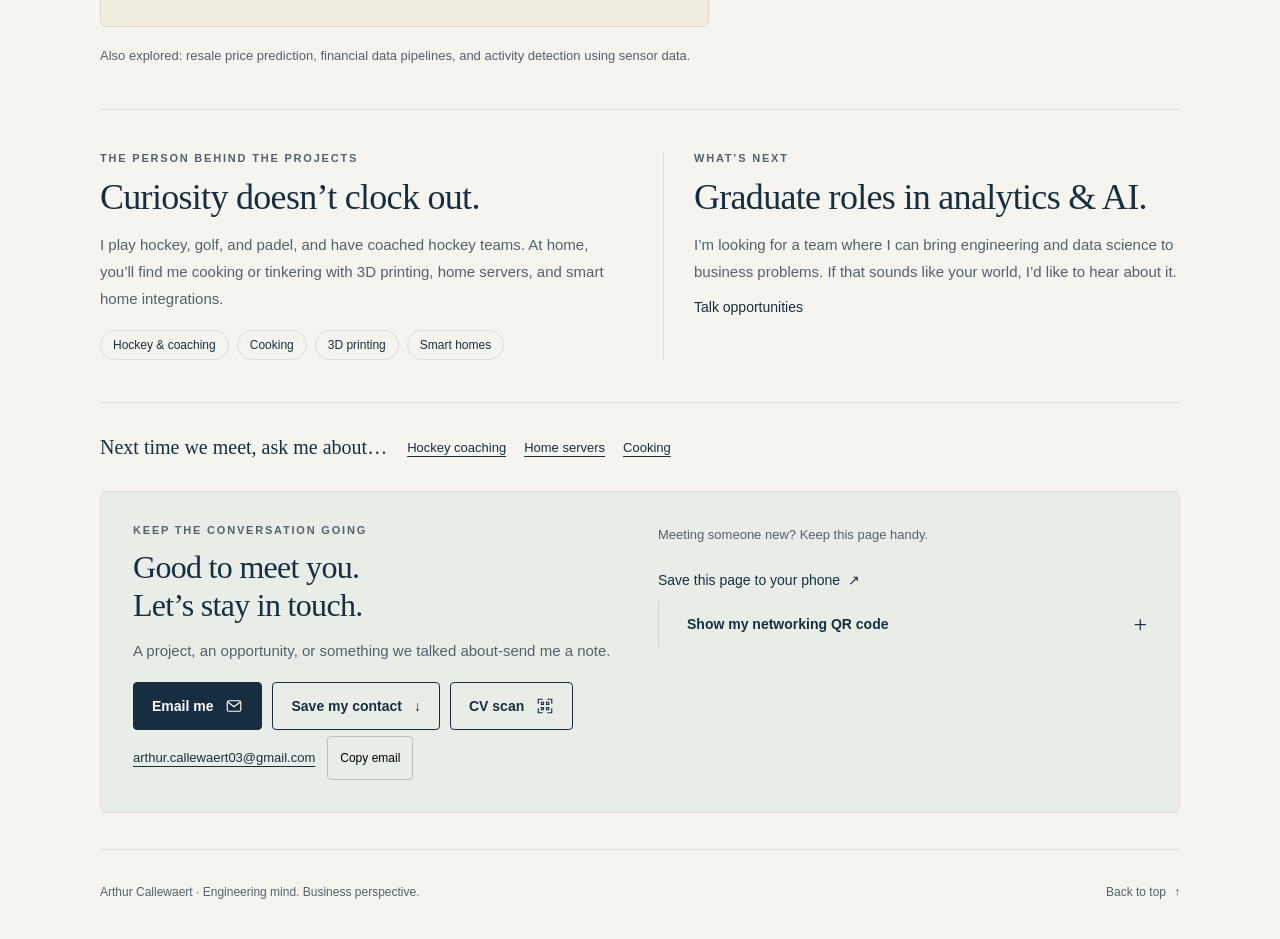
==== commit 71f6fffb: "Add Data for Good Challenge win to CV page" ====
--- a/index.html
+++ b/index.html
@@ -1,125 +1,132 @@
-<!DOCTYPE html>
-<html lang="en">
-<head>
-    <meta charset="UTF-8">
-    <meta name="viewport" content="width=device-width, initial-scale=1.0">
-    <meta name="description" content="Arthur Callewaert - engineering mind, business perspective. Business Analytics & AI student at Vlerick, exploring graduate opportunities in analytics and AI.">
-    <meta name="theme-color" content="#172e40">
-    <meta name="apple-mobile-web-app-title" content="Arthur Callewaert">
-    <link rel="apple-touch-icon" href="assets/site-icon.png">
-    <link rel="icon" type="image/png" href="assets/site-icon.png">
-    <link rel="manifest" href="site.webmanifest">
-    <title>Arthur Callewaert | Engineering mind. Business perspective.</title>
-    <link rel="stylesheet" href="assets/site.css">
-</head>
-<body id="top">
-    <a class="skip-link" href="#main">Skip to content</a>
-    <div class="page">
-        <header class="header">
-            <a class="brand" href="#top" aria-label="Arthur Callewaert, back to top"><span class="monogram" aria-hidden="true">ac.</span><span class="brand-label">Arthur Callewaert</span></a>
-            <nav class="nav" aria-label="Main navigation"><a href="#work">Work</a><a href="#about">About</a><a class="nav-contact" href="#contact">Contact</a></nav>
-        </header>
-        <main id="main" tabindex="-1">
-            <section class="hero" aria-labelledby="name">
-                <div class="hero-copy">
-                    <p class="eyebrow"><span class="signature" aria-hidden="true"><i></i><i></i><i></i></span>Nice to meet you</p>
-                    <h1 id="name">Arthur<br>Callewaert</h1>
-                    <p class="tagline">Engineering mind.<br>Business perspective.</p>
-                    <p class="role">Business Analytics &amp; AI student at Vlerick</p>
-                    <p class="intro">My path runs from electronics and ICT engineering to data science and business analytics. I enjoy figuring out how things work-and how data can make them work better.</p>
-                    <div class="actions">
-                        <a class="button button-linkedin" href="https://www.linkedin.com/in/arthur-callewaert"><span class="linkedin-icon" aria-hidden="true">in</span>LinkedIn</a>
-                        <span class="contact-actions"><a class="button button-primary" href="arthur-callewaert.vcf" download>Save my contact <svg viewBox="0 0 24 24" fill="none" stroke="currentColor" stroke-width="1.5" aria-hidden="true"><path d="M12 3v12m-5-5 5 5 5-5M5 16v5h14v-5"/></svg></a></span>
-                    </div>
-                    <div class="quick-actions"><a class="quiet-link" href="cv3_30_sept.pdf">View my CV <span aria-hidden="true">↗</span></a><a class="quiet-link" href="assets/cv-scan.png" data-cv-scan aria-haspopup="dialog" aria-controls="cv-scan-dialog">CV scan <svg viewBox="0 0 24 24" fill="none" stroke="currentColor" stroke-width="1.5" aria-hidden="true"><path d="M9 3H3v6m12-6h6v6M3 15v6h6m12-6v6h-6"/><path d="M7 7h3v3H7zm7 0h3v3h-3zM7 14h3v3H7zm7 0h3v3h-3z"/></svg></a><button class="quiet-link save-phone-button" type="button" data-save-phone aria-haspopup="dialog" aria-controls="save-phone-dialog" hidden>Save page <svg viewBox="0 0 24 24" fill="none" stroke="currentColor" stroke-width="1.5" aria-hidden="true"><rect x="6" y="2" width="12" height="20" rx="2"/><path d="M10 18h4M12 6v7m-3-3 3 3 3-3"/></svg></button></div>
-                </div>
-                <figure class="portrait"><img src="Arthur%20Callewaert%20336213.jpg" alt="Portrait of Arthur Callewaert" width="950" height="950" fetchpriority="high"></figure>
-            </section>
-            <div class="journey" aria-label="My academic path">
-                <span class="journey-label">Three perspectives, one path</span>
-                <ol><li>Engineering</li><li>Data science</li><li>Business &amp; AI</li></ol>
-            </div>
-            <section class="content-section" id="work" aria-labelledby="work-title">
-                <p class="section-label">Selected work</p>
-                <div class="section-top"><h2 class="section-heading" id="work-title">Ideas, put to work.</h2><a class="quiet-link" href="cv3_30_sept.pdf">Full background in my CV <span aria-hidden="true">↗</span></a></div>
-                <div class="work-grid">
-                    <article class="project">
-                        <p class="section-label">Featured project</p>
-                        <h3>Regulatory Watch</h3>
-                        <p>Automated regulatory monitoring for a multinational bank. A practical data challenge: keeping track of regulatory developments as information changes.</p>
-                        <ul class="tags" aria-label="Project themes"><li>Automation</li><li>Regulatory monitoring</li><li>Business analytics</li></ul>
-                        <a class="quiet-link" href="mailto:arthur.callewaert03@gmail.com?subject=Let%27s%20talk%20about%20Regulatory%20Watch">Let’s talk about the project <span aria-hidden="true">↗</span></a>
-                    </article>
-                    <article class="project award">
-                        <p class="section-label"><svg viewBox="0 0 24 24" fill="none" stroke="currentColor" stroke-width="1.5" aria-hidden="true"><path d="M8 3h8v6a4 4 0 0 1-8 0V3zM8 5H4v2a4 4 0 0 0 4 4m8-6h4v2a4 4 0 0 1-4 4M12 13v5m-4 3h8m-7-3h6v3H9z"/></svg>2026 · Winner</p>
-                        <h3>Everest Analytics<br>Data Challenge</h3>
-                        <p>A highlight from my analytics journey: winning the Everest Analytics Data Challenge 2026 (Agristo).</p>
-                        <span class="award-note">Agristo · Analytics challenge</span>
-                    </article>
-                </div>
-                <p class="other-work">Also explored: resale price prediction, financial data pipelines, and activity detection using sensor data.</p>
-            </section>
-            <section class="content-section personal-grid" id="about" aria-labelledby="about-title">
-                <div>
-                    <p class="section-label">The person behind the projects</p>
-                    <h2 class="section-heading" id="about-title">Curiosity doesn’t clock out.</h2>
-                    <p class="section-copy">I play hockey, golf, and padel, and have coached hockey teams. At home, you’ll find me cooking or tinkering with 3D printing, home servers, and smart home integrations.</p>
-                    <ul class="interest-list" aria-label="Personal interests"><li>Hockey &amp; coaching</li><li>Cooking</li><li>3D printing</li><li>Smart homes</li></ul>
-                </div>
-                <div class="opportunity">
-                    <p class="section-label">What’s next</p>
-                    <h2 class="section-heading">Graduate roles in analytics &amp; AI.</h2>
-                    <p class="section-copy">I’m looking for a team where I can bring engineering and data science to business problems. If that sounds like your world, I’d like to hear about it.</p>
-                    <a class="quiet-link" href="mailto:arthur.callewaert03@gmail.com?subject=Graduate%20opportunities%20in%20analytics%20and%20AI">Talk opportunities <span aria-hidden="true">↗</span></a>
-                </div>
-            </section>
-            <aside class="icebreaker" aria-label="Conversation starters">
-                <p>Next time we meet, ask me about…</p>
-                <ul><li><a class="quiet-link" href="mailto:arthur.callewaert03@gmail.com?subject=Let%27s%20talk%20hockey%20coaching">Hockey coaching</a></li><li><a class="quiet-link" href="mailto:arthur.callewaert03@gmail.com?subject=Let%27s%20talk%20home%20servers">Home servers</a></li><li><a class="quiet-link" href="mailto:arthur.callewaert03@gmail.com?subject=Let%27s%20talk%20cooking">Cooking</a></li></ul>
-            </aside>
-            <div id="extra-sections"></div>
-            <section class="contact" id="contact" aria-labelledby="contact-title">
-                <div>
-                    <p class="section-label">Keep the conversation going</p>
-                    <h2 class="section-heading" id="contact-title">Good to meet you.<br>Let’s stay in touch.</h2>
-                    <p class="section-copy">A project, an opportunity, or something we talked about-send me a note.</p>
-                    <div class="actions"><a class="button button-primary" href="mailto:arthur.callewaert03@gmail.com?subject=Following%20up%20after%20meeting">Email me <svg viewBox="0 0 24 24" fill="none" stroke="currentColor" stroke-width="1.5" aria-hidden="true"><rect x="3" y="5" width="18" height="14" rx="2"/><path d="m3 6 9 7 9-7"/></svg></a><span class="contact-actions"><a class="button button-secondary" href="arthur-callewaert.vcf" download>Save my contact <span aria-hidden="true">↓</span></a><a class="button button-secondary" href="assets/cv-scan.png" data-cv-scan aria-haspopup="dialog" aria-controls="cv-scan-dialog">CV scan <svg viewBox="0 0 24 24" fill="none" stroke="currentColor" stroke-width="1.5" aria-hidden="true"><path d="M9 3H3v6m12-6h6v6M3 15v6h6m12-6v6h-6"/><path d="M7 7h3v3H7zm7 0h3v3h-3zM7 14h3v3H7zm7 0h3v3h-3z"/></svg></a></span></div>
-                    <div class="email-row"><a class="email-link" href="mailto:arthur.callewaert03@gmail.com">arthur.callewaert03@gmail.com</a><button class="copy-button" type="button" id="copy-email" hidden>Copy email</button></div>
-                    <p class="copy-status" id="copy-status" role="status"></p>
-                </div>
-                <div class="share-area">
-                    <p class="share-hint">Meeting someone new? Keep this page handy.</p>
-                    <button class="quiet-link save-phone-button" type="button" data-save-phone aria-haspopup="dialog" aria-controls="save-phone-dialog" hidden>Save this page to your phone <span aria-hidden="true">↗</span></button>
-                    <details class="share">
-                        <summary>Show my networking QR code</summary>
-                        <div class="share-content"><img class="qr" src="assets/networking-qr.svg" alt="QR code linking to Arthur Callewaert’s personal webpage" width="140" height="140"><div><p>Scan to open this page on another phone, or save the code for your next event.</p><a class="quiet-link" href="assets/networking-qr.png" download="arthur-callewaert-qr.png">Download QR code <span aria-hidden="true">↓</span></a></div></div>
-                    </details>
-                </div>
-            </section>
-        </main>
-        <footer><span>Arthur Callewaert · Engineering mind. Business perspective.</span><a class="quiet-link" href="#top">Back to top <span aria-hidden="true">↑</span></a></footer>
-    </div>
-    <dialog class="cv-dialog" id="cv-scan-dialog" aria-labelledby="cv-scan-title" aria-describedby="cv-scan-description">
-        <form method="dialog"><button class="cv-dialog-close" aria-label="Close CV scan" autofocus>×</button></form>
-        <h2 id="cv-scan-title">Scan my CV</h2>
-        <p id="cv-scan-description">Scan this QR code with your phone.</p>
-        <img src="assets/cv-scan.png" alt="QR code supplied by Arthur Callewaert for CV scanning" width="152" height="154">
-        <div class="actions"><a class="button button-primary" href="cv3_30_sept.pdf">View my CV <span aria-hidden="true">↗</span></a><a class="quiet-link" href="assets/cv-scan.png" download="arthur-callewaert-cv-qr.png">Download QR <span aria-hidden="true">↓</span></a></div>
-    </dialog>
-    <dialog class="cv-dialog" id="save-phone-dialog" aria-labelledby="save-phone-title" aria-describedby="save-phone-description">
-        <form method="dialog"><button class="cv-dialog-close" aria-label="Close save to phone instructions" autofocus>×</button></form>
-        <h2 id="save-phone-title">Keep my page handy</h2>
-        <p id="save-phone-description">Add a shortcut to your home screen so you can find me again after the event.</p>
-        <div class="phone-guide">
-            <h3>iPhone · Safari</h3>
-            <ol><li>Open this page in <strong>Safari</strong>.</li><li>Tap <strong>Share</strong> (you may find it in the page menu).</li><li>Choose <strong>Add to Home Screen</strong>, then <strong>Add</strong>.</li></ol>
-            <h3>Android · Chrome</h3>
-            <ol><li>Open this page in <strong>Chrome</strong>.</li><li>Tap the <strong>three-dot menu</strong>, then <strong>Add to home screen</strong> or <strong>Install and create shortcut</strong>.</li><li>Choose <strong>Create shortcut</strong> if shown, then <strong>Add</strong>.</li></ol>
-        </div>
-        <p>On a computer? Open this address on your phone first:</p>
-        <a class="site-address" href="https://arthurcallewaert03.github.io/my-cv/">arthurcallewaert03.github.io/my-cv/</a>
-    </dialog>
-    <script src="assets/content.js" defer></script>
-    <script src="assets/interactions.js" defer></script>
-</body>
-</html>
+<!DOCTYPE html>
+<html lang="en">
+<head>
+    <meta charset="UTF-8">
+    <meta name="viewport" content="width=device-width, initial-scale=1.0">
+    <meta name="description" content="Arthur Callewaert - engineering mind, business perspective. Business Analytics & AI student at Vlerick, exploring graduate opportunities in analytics and AI.">
+    <meta name="theme-color" content="#172e40">
+    <meta name="apple-mobile-web-app-title" content="Arthur Callewaert">
+    <link rel="apple-touch-icon" href="assets/site-icon.png">
+    <link rel="icon" type="image/png" href="assets/site-icon.png">
+    <link rel="manifest" href="site.webmanifest">
+    <title>Arthur Callewaert | Engineering mind. Business perspective.</title>
+    <link rel="stylesheet" href="assets/site.css">
+</head>
+<body id="top">
+    <a class="skip-link" href="#main">Skip to content</a>
+    <div class="page">
+        <header class="header">
+            <a class="brand" href="#top" aria-label="Arthur Callewaert, back to top"><span class="monogram" aria-hidden="true">ac.</span><span class="brand-label">Arthur Callewaert</span></a>
+            <nav class="nav" aria-label="Main navigation"><a href="#work">Work</a><a href="#about">About</a><a class="nav-contact" href="#contact">Contact</a></nav>
+        </header>
+        <main id="main" tabindex="-1">
+            <section class="hero" aria-labelledby="name">
+                <div class="hero-copy">
+                    <p class="eyebrow"><span class="signature" aria-hidden="true"><i></i><i></i><i></i></span>Nice to meet you</p>
+                    <h1 id="name">Arthur<br>Callewaert</h1>
+                    <p class="tagline">Engineering mind.<br>Business perspective.</p>
+                    <p class="role">Business Analytics &amp; AI student at Vlerick</p>
+                    <p class="intro">My path runs from electronics and ICT engineering to data science and business analytics. I enjoy figuring out how things work-and how data can make them work better.</p>
+                    <div class="actions">
+                        <a class="button button-linkedin" href="https://www.linkedin.com/in/arthur-callewaert"><span class="linkedin-icon" aria-hidden="true">in</span>LinkedIn</a>
+                        <span class="contact-actions"><a class="button button-primary" href="arthur-callewaert.vcf" download>Save my contact <svg viewBox="0 0 24 24" fill="none" stroke="currentColor" stroke-width="1.5" aria-hidden="true"><path d="M12 3v12m-5-5 5 5 5-5M5 16v5h14v-5"/></svg></a></span>
+                    </div>
+                    <div class="quick-actions"><a class="quiet-link" href="cv3_30_sept.pdf">View my CV <span aria-hidden="true">↗</span></a><a class="quiet-link" href="assets/cv-scan.png" data-cv-scan aria-haspopup="dialog" aria-controls="cv-scan-dialog">CV scan <svg viewBox="0 0 24 24" fill="none" stroke="currentColor" stroke-width="1.5" aria-hidden="true"><path d="M9 3H3v6m12-6h6v6M3 15v6h6m12-6v6h-6"/><path d="M7 7h3v3H7zm7 0h3v3h-3zM7 14h3v3H7zm7 0h3v3h-3z"/></svg></a><button class="quiet-link save-phone-button" type="button" data-save-phone aria-haspopup="dialog" aria-controls="save-phone-dialog" hidden>Save page <svg viewBox="0 0 24 24" fill="none" stroke="currentColor" stroke-width="1.5" aria-hidden="true"><rect x="6" y="2" width="12" height="20" rx="2"/><path d="M10 18h4M12 6v7m-3-3 3 3 3-3"/></svg></button></div>
+                </div>
+                <figure class="portrait"><img src="Arthur%20Callewaert%20336213.jpg" alt="Portrait of Arthur Callewaert" width="950" height="950" fetchpriority="high"></figure>
+            </section>
+            <div class="journey" aria-label="My academic path">
+                <span class="journey-label">Three perspectives, one path</span>
+                <ol><li>Engineering</li><li>Data science</li><li>Business &amp; AI</li></ol>
+            </div>
+            <section class="content-section" id="work" aria-labelledby="work-title">
+                <p class="section-label">Selected work</p>
+                <div class="section-top"><h2 class="section-heading" id="work-title">Ideas, put to work.</h2><a class="quiet-link" href="cv3_30_sept.pdf">Full background in my CV <span aria-hidden="true">↗</span></a></div>
+                <div class="work-grid">
+                    <article class="project">
+                        <p class="section-label">Featured project</p>
+                        <h3>Regulatory Watch</h3>
+                        <p>Automated regulatory monitoring for a multinational bank. A practical data challenge: keeping track of regulatory developments as information changes.</p>
+                        <ul class="tags" aria-label="Project themes"><li>Automation</li><li>Regulatory monitoring</li><li>Business analytics</li></ul>
+                        <a class="quiet-link" href="mailto:arthur.callewaert03@gmail.com?subject=Let%27s%20talk%20about%20Regulatory%20Watch">Let’s talk about the project <span aria-hidden="true">↗</span></a>
+                    </article>
+                    <article class="project award">
+                        <p class="section-label"><svg viewBox="0 0 24 24" fill="none" stroke="currentColor" stroke-width="1.5" aria-hidden="true"><path d="M8 3h8v6a4 4 0 0 1-8 0V3zM8 5H4v2a4 4 0 0 0 4 4m8-6h4v2a4 4 0 0 1-4 4M12 13v5m-4 3h8m-7-3h6v3H9z"/></svg><time datetime="2026-10-28">28 October 2026</time> · Winner</p>
+                        <h3>Data for Good Challenge</h3>
+                        <p>Won Emergent Leuven’s Data for Good Challenge with a team-built prototype for Artsen Zonder Grenzen (Médecins Sans Frontières, MSF). We combined retrieval-augmented generation (RAG) with a knowledge graph to help staff and volunteers find relevant reports, protocols, and lessons from past crises faster, designed for local use without internet access.</p>
+                        <ul class="tags" aria-label="Project themes"><li>RAG</li><li>Knowledge graphs</li><li>Humanitarian aid</li></ul>
+                        <a class="quiet-link" href="https://dataforgood.be/">About the challenge <span aria-hidden="true">↗</span></a>
+                    </article>
+                    <article class="project award">
+                        <p class="section-label"><svg viewBox="0 0 24 24" fill="none" stroke="currentColor" stroke-width="1.5" aria-hidden="true"><path d="M8 3h8v6a4 4 0 0 1-8 0V3zM8 5H4v2a4 4 0 0 0 4 4m8-6h4v2a4 4 0 0 1-4 4M12 13v5m-4 3h8m-7-3h6v3H9z"/></svg>2026 · Winner</p>
+                        <h3>Everest Analytics<br>Data Challenge</h3>
+                        <p>A highlight from my analytics journey: winning the Everest Analytics Data Challenge 2026 (Agristo).</p>
+                        <span class="award-note">Agristo · Analytics challenge</span>
+                    </article>
+                </div>
+                <p class="other-work">Also explored: resale price prediction, financial data pipelines, and activity detection using sensor data.</p>
+            </section>
+            <section class="content-section personal-grid" id="about" aria-labelledby="about-title">
+                <div>
+                    <p class="section-label">The person behind the projects</p>
+                    <h2 class="section-heading" id="about-title">Curiosity doesn’t clock out.</h2>
+                    <p class="section-copy">I play hockey, golf, and padel, and have coached hockey teams. At home, you’ll find me cooking or tinkering with 3D printing, home servers, and smart home integrations.</p>
+                    <ul class="interest-list" aria-label="Personal interests"><li>Hockey &amp; coaching</li><li>Cooking</li><li>3D printing</li><li>Smart homes</li></ul>
+                </div>
+                <div class="opportunity">
+                    <p class="section-label">What’s next</p>
+                    <h2 class="section-heading">Graduate roles in analytics &amp; AI.</h2>
+                    <p class="section-copy">I’m looking for a team where I can bring engineering and data science to business problems. If that sounds like your world, I’d like to hear about it.</p>
+                    <a class="quiet-link" href="mailto:arthur.callewaert03@gmail.com?subject=Graduate%20opportunities%20in%20analytics%20and%20AI">Talk opportunities <span aria-hidden="true">↗</span></a>
+                </div>
+            </section>
+            <aside class="icebreaker" aria-label="Conversation starters">
+                <p>Next time we meet, ask me about…</p>
+                <ul><li><a class="quiet-link" href="mailto:arthur.callewaert03@gmail.com?subject=Let%27s%20talk%20hockey%20coaching">Hockey coaching</a></li><li><a class="quiet-link" href="mailto:arthur.callewaert03@gmail.com?subject=Let%27s%20talk%20home%20servers">Home servers</a></li><li><a class="quiet-link" href="mailto:arthur.callewaert03@gmail.com?subject=Let%27s%20talk%20cooking">Cooking</a></li></ul>
+            </aside>
+            <div id="extra-sections"></div>
+            <section class="contact" id="contact" aria-labelledby="contact-title">
+                <div>
+                    <p class="section-label">Keep the conversation going</p>
+                    <h2 class="section-heading" id="contact-title">Good to meet you.<br>Let’s stay in touch.</h2>
+                    <p class="section-copy">A project, an opportunity, or something we talked about-send me a note.</p>
+                    <div class="actions"><a class="button button-primary" href="mailto:arthur.callewaert03@gmail.com?subject=Following%20up%20after%20meeting">Email me <svg viewBox="0 0 24 24" fill="none" stroke="currentColor" stroke-width="1.5" aria-hidden="true"><rect x="3" y="5" width="18" height="14" rx="2"/><path d="m3 6 9 7 9-7"/></svg></a><span class="contact-actions"><a class="button button-secondary" href="arthur-callewaert.vcf" download>Save my contact <span aria-hidden="true">↓</span></a><a class="button button-secondary" href="assets/cv-scan.png" data-cv-scan aria-haspopup="dialog" aria-controls="cv-scan-dialog">CV scan <svg viewBox="0 0 24 24" fill="none" stroke="currentColor" stroke-width="1.5" aria-hidden="true"><path d="M9 3H3v6m12-6h6v6M3 15v6h6m12-6v6h-6"/><path d="M7 7h3v3H7zm7 0h3v3h-3zM7 14h3v3H7zm7 0h3v3h-3z"/></svg></a></span></div>
+                    <div class="email-row"><a class="email-link" href="mailto:arthur.callewaert03@gmail.com">arthur.callewaert03@gmail.com</a><button class="copy-button" type="button" id="copy-email" hidden>Copy email</button></div>
+                    <p class="copy-status" id="copy-status" role="status"></p>
+                </div>
+                <div class="share-area">
+                    <p class="share-hint">Meeting someone new? Keep this page handy.</p>
+                    <button class="quiet-link save-phone-button" type="button" data-save-phone aria-haspopup="dialog" aria-controls="save-phone-dialog" hidden>Save this page to your phone <span aria-hidden="true">↗</span></button>
+                    <details class="share">
+                        <summary>Show my networking QR code</summary>
+                        <div class="share-content"><img class="qr" src="assets/networking-qr.svg" alt="QR code linking to Arthur Callewaert’s personal webpage" width="140" height="140"><div><p>Scan to open this page on another phone, or save the code for your next event.</p><a class="quiet-link" href="assets/networking-qr.png" download="arthur-callewaert-qr.png">Download QR code <span aria-hidden="true">↓</span></a></div></div>
+                    </details>
+                </div>
+            </section>
+        </main>
+        <footer><span>Arthur Callewaert · Engineering mind. Business perspective.</span><a class="quiet-link" href="#top">Back to top <span aria-hidden="true">↑</span></a></footer>
+    </div>
+    <dialog class="cv-dialog" id="cv-scan-dialog" aria-labelledby="cv-scan-title" aria-describedby="cv-scan-description">
+        <form method="dialog"><button class="cv-dialog-close" aria-label="Close CV scan" autofocus>×</button></form>
+        <h2 id="cv-scan-title">Scan my CV</h2>
+        <p id="cv-scan-description">Scan this QR code with your phone.</p>
+        <img src="assets/cv-scan.png" alt="QR code supplied by Arthur Callewaert for CV scanning" width="152" height="154">
+        <div class="actions"><a class="button button-primary" href="cv3_30_sept.pdf">View my CV <span aria-hidden="true">↗</span></a><a class="quiet-link" href="assets/cv-scan.png" download="arthur-callewaert-cv-qr.png">Download QR <span aria-hidden="true">↓</span></a></div>
+    </dialog>
+    <dialog class="cv-dialog" id="save-phone-dialog" aria-labelledby="save-phone-title" aria-describedby="save-phone-description">
+        <form method="dialog"><button class="cv-dialog-close" aria-label="Close save to phone instructions" autofocus>×</button></form>
+        <h2 id="save-phone-title">Keep my page handy</h2>
+        <p id="save-phone-description">Add a shortcut to your home screen so you can find me again after the event.</p>
+        <div class="phone-guide">
+            <h3>iPhone · Safari</h3>
+            <ol><li>Open this page in <strong>Safari</strong>.</li><li>Tap <strong>Share</strong> (you may find it in the page menu).</li><li>Choose <strong>Add to Home Screen</strong>, then <strong>Add</strong>.</li></ol>
+            <h3>Android · Chrome</h3>
+            <ol><li>Open this page in <strong>Chrome</strong>.</li><li>Tap the <strong>three-dot menu</strong>, then <strong>Add to home screen</strong> or <strong>Install and create shortcut</strong>.</li><li>Choose <strong>Create shortcut</strong> if shown, then <strong>Add</strong>.</li></ol>
+        </div>
+        <p>On a computer? Open this address on your phone first:</p>
+        <a class="site-address" href="https://arthurcallewaert03.github.io/my-cv/">arthurcallewaert03.github.io/my-cv/</a>
+    </dialog>
+    <script src="assets/content.js" defer></script>
+    <script src="assets/interactions.js" defer></script>
+</body>
+</html>
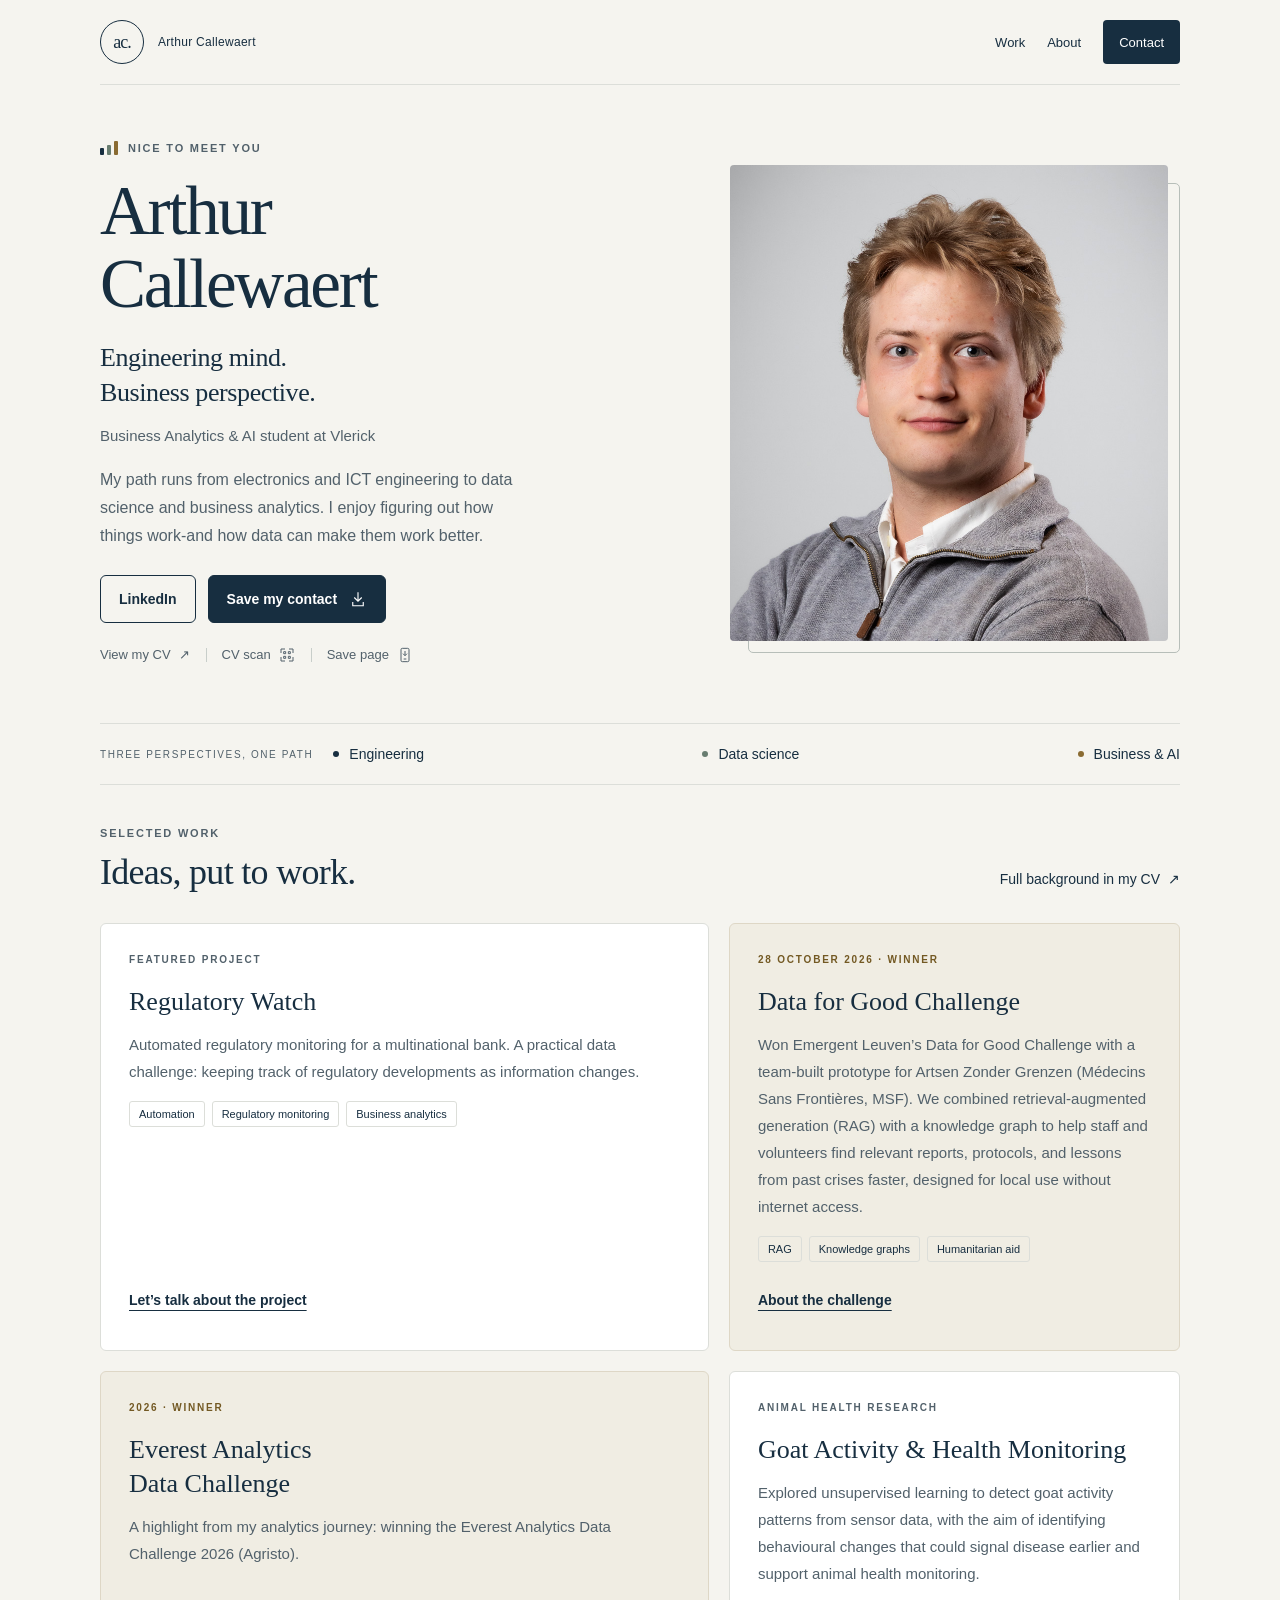
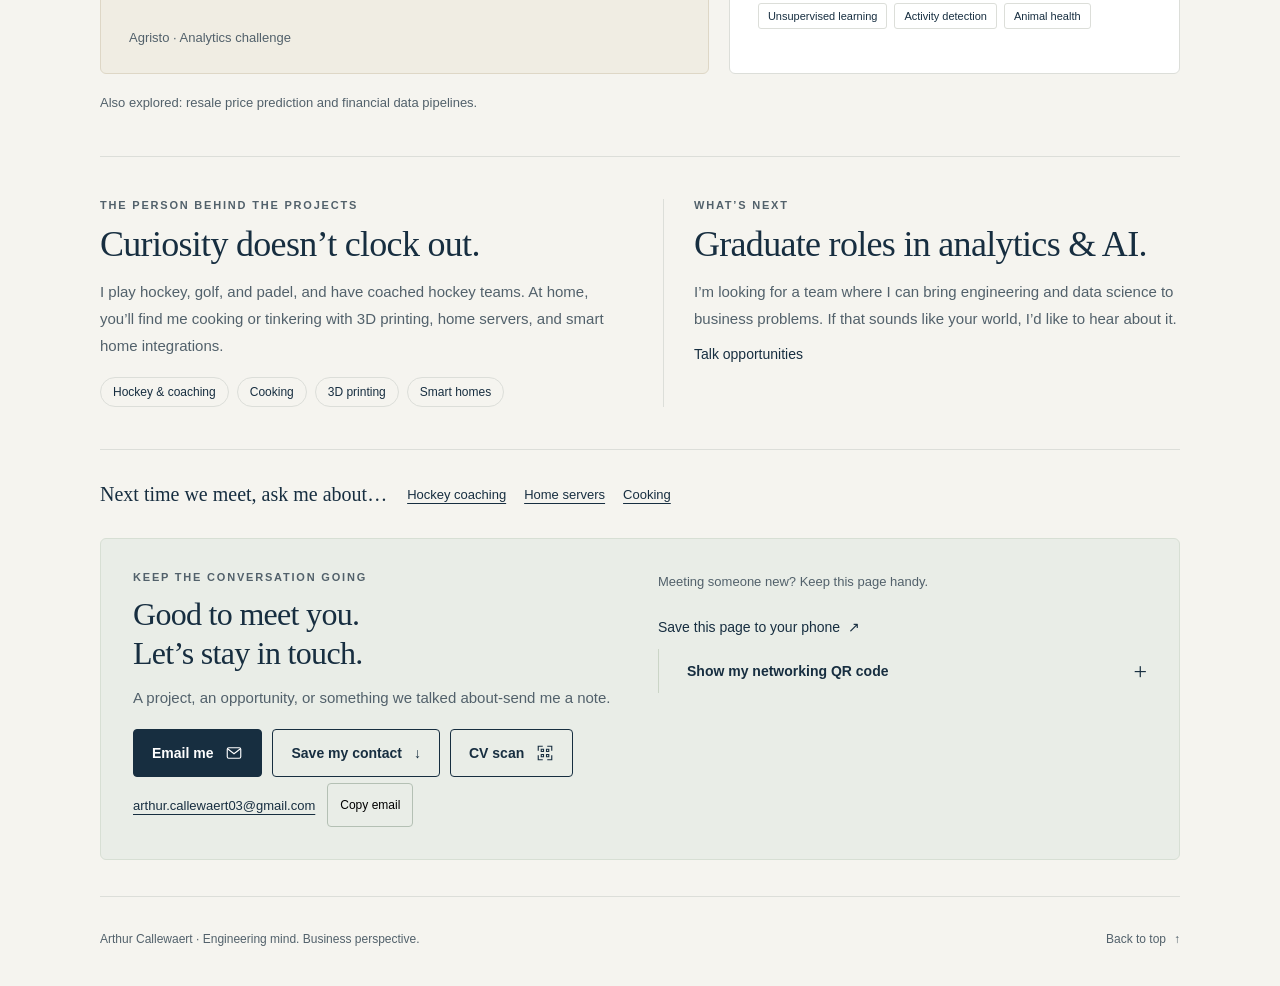
==== commit b67aede8: "Add goat activity and health monitoring project" ====
--- a/index.html
+++ b/index.html
@@ -63,8 +63,14 @@
                         <p>A highlight from my analytics journey: winning the Everest Analytics Data Challenge 2026 (Agristo).</p>
                         <span class="award-note">Agristo · Analytics challenge</span>
                     </article>
+                    <article class="project">
+                        <p class="section-label">Animal health research</p>
+                        <h3>Goat Activity &amp; Health Monitoring</h3>
+                        <p>Explored unsupervised learning to detect goat activity patterns from sensor data, with the aim of identifying behavioural changes that could signal disease earlier and support animal health monitoring.</p>
+                        <ul class="tags" aria-label="Project themes"><li>Unsupervised learning</li><li>Activity detection</li><li>Animal health</li></ul>
+                    </article>
                 </div>
-                <p class="other-work">Also explored: resale price prediction, financial data pipelines, and activity detection using sensor data.</p>
+                <p class="other-work">Also explored: resale price prediction and financial data pipelines.</p>
             </section>
             <section class="content-section personal-grid" id="about" aria-labelledby="about-title">
                 <div>
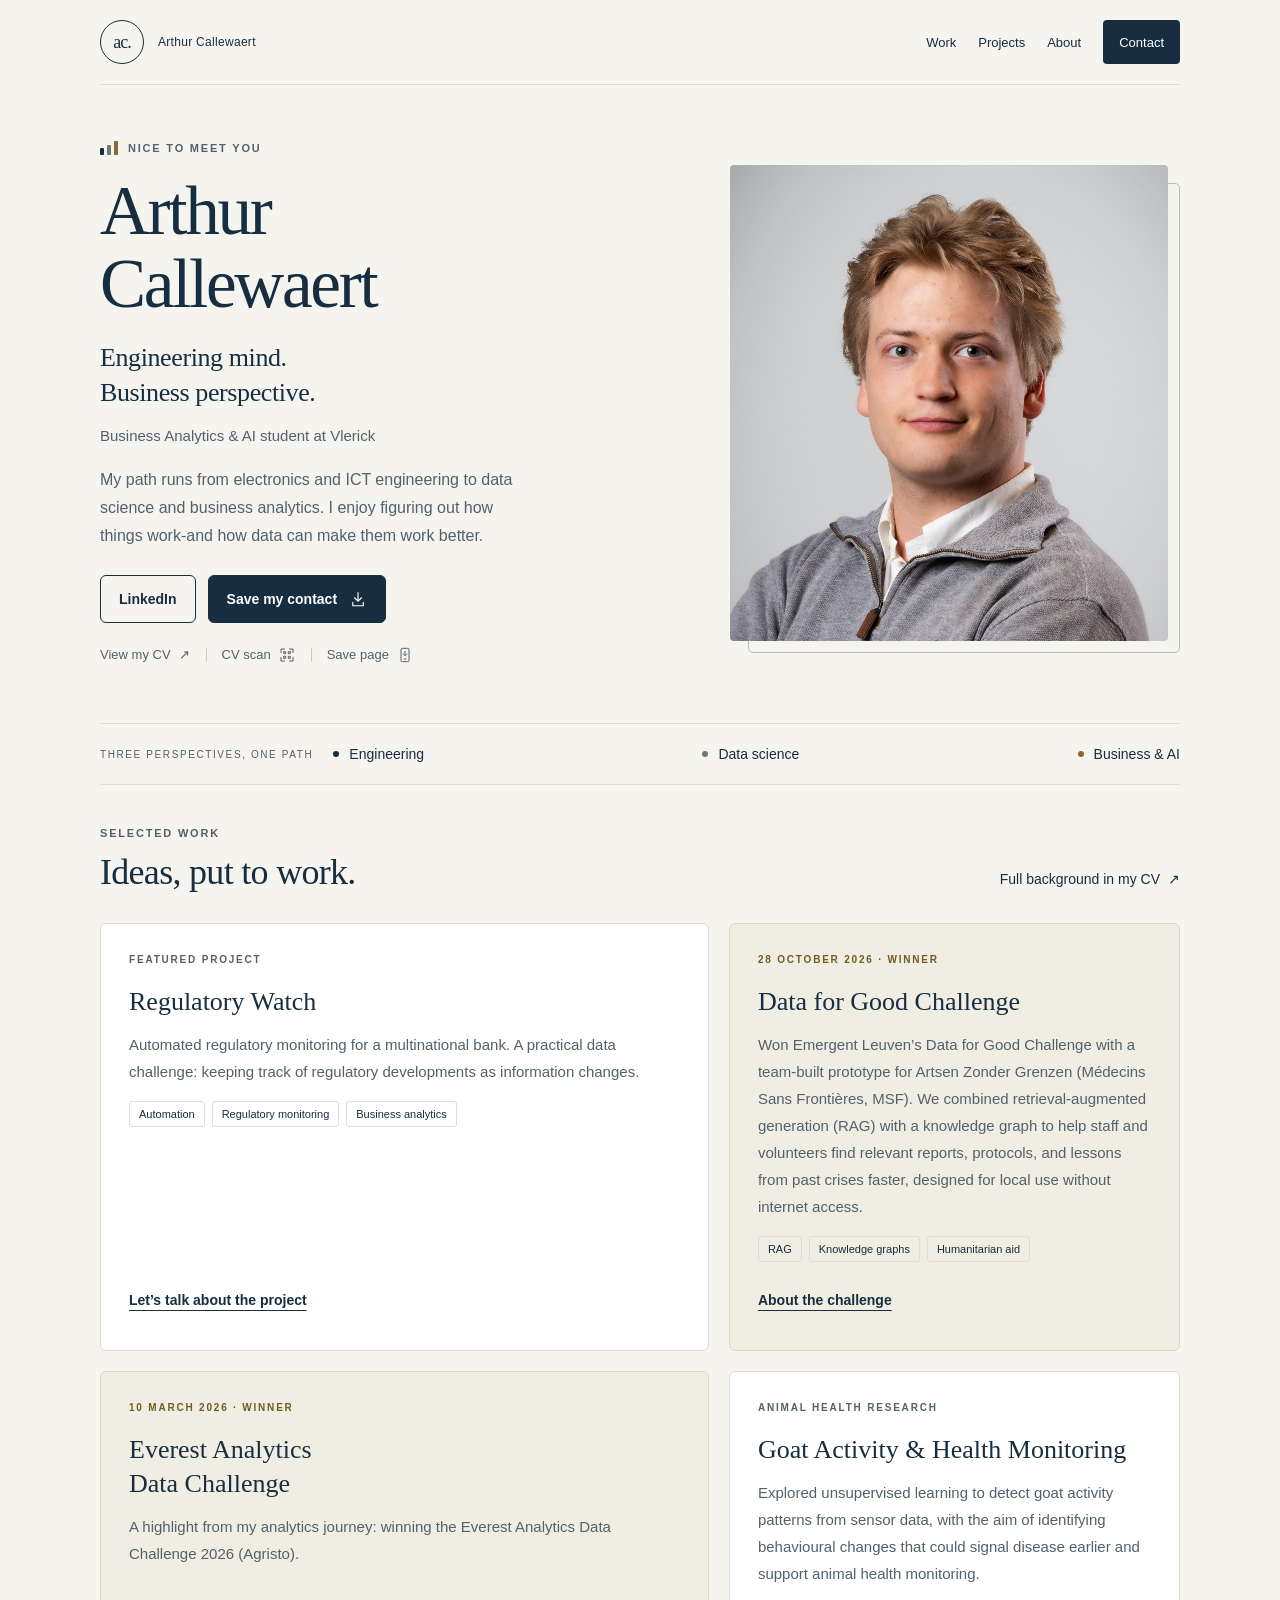
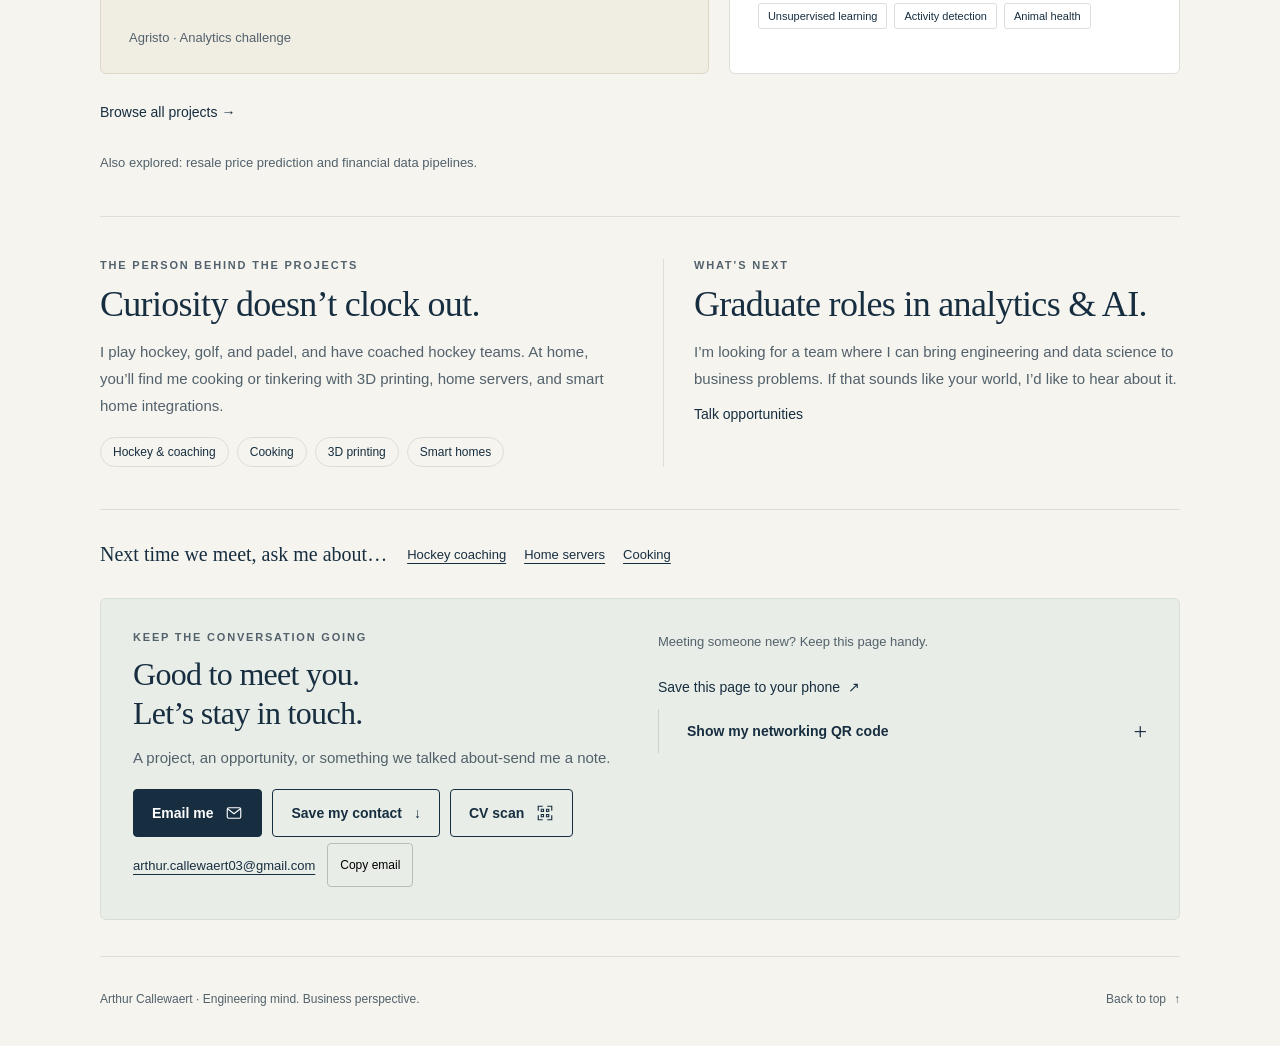
==== commit a87cc35f: "Add separate CMS-managed projects page" ====
--- a/index.html
+++ b/index.html
@@ -17,7 +17,7 @@
     <div class="page">
         <header class="header">
             <a class="brand" href="#top" aria-label="Arthur Callewaert, back to top"><span class="monogram" aria-hidden="true">ac.</span><span class="brand-label">Arthur Callewaert</span></a>
-            <nav class="nav" aria-label="Main navigation"><a href="#work">Work</a><a href="#about">About</a><a class="nav-contact" href="#contact">Contact</a></nav>
+            <nav class="nav" aria-label="Main navigation"><a href="#work">Work</a><a href="projects/">Projects</a><a href="#about">About</a><a class="nav-contact" href="#contact">Contact</a></nav>
         </header>
         <main id="main" tabindex="-1">
             <section class="hero" aria-labelledby="name">
@@ -58,7 +58,7 @@
                         <a class="quiet-link" href="https://dataforgood.be/">About the challenge <span aria-hidden="true">↗</span></a>
                     </article>
                     <article class="project award">
-                        <p class="section-label"><svg viewBox="0 0 24 24" fill="none" stroke="currentColor" stroke-width="1.5" aria-hidden="true"><path d="M8 3h8v6a4 4 0 0 1-8 0V3zM8 5H4v2a4 4 0 0 0 4 4m8-6h4v2a4 4 0 0 1-4 4M12 13v5m-4 3h8m-7-3h6v3H9z"/></svg>2026 · Winner</p>
+                        <p class="section-label"><svg viewBox="0 0 24 24" fill="none" stroke="currentColor" stroke-width="1.5" aria-hidden="true"><path d="M8 3h8v6a4 4 0 0 1-8 0V3zM8 5H4v2a4 4 0 0 0 4 4m8-6h4v2a4 4 0 0 1-4 4M12 13v5m-4 3h8m-7-3h6v3H9z"/></svg><time datetime="2026-03-10">10 March 2026</time> · Winner</p>
                         <h3>Everest Analytics<br>Data Challenge</h3>
                         <p>A highlight from my analytics journey: winning the Everest Analytics Data Challenge 2026 (Agristo).</p>
                         <span class="award-note">Agristo · Analytics challenge</span>
@@ -70,6 +70,7 @@
                         <ul class="tags" aria-label="Project themes"><li>Unsupervised learning</li><li>Activity detection</li><li>Animal health</li></ul>
                     </article>
                 </div>
+                <p><a class="quiet-link" href="projects/">Browse all projects →</a></p>
                 <p class="other-work">Also explored: resale price prediction and financial data pipelines.</p>
             </section>
             <section class="content-section personal-grid" id="about" aria-labelledby="about-title">
--- a/assets/site.css
+++ b/assets/site.css
@@ -85,7 +85,7 @@
         .section-top .section-heading { margin: 0; }
         .work-grid { display: grid; grid-template-columns: 1.35fr 1fr; gap: 20px; }
         .project { padding: 28px; border: 1px solid var(--line); border-radius: 6px; background: #fff; display: flex; flex-direction: column; align-items: flex-start; }
-        .project h3 { font: 400 26px/1.3 Georgia, serif; margin: 0 0 12px; }
+        .project h2, .project h3 { font: 400 26px/1.3 Georgia, serif; margin: 0 0 12px; }
         .project p { color: var(--muted); font-size: 15px; line-height: 1.8; margin: 0 0 16px; }
         .project .section-label { font-size: 10px; line-height: 1.5; margin-bottom: 18px; }
         .project .quiet-link { margin-top: auto; font-weight: 600; text-decoration: underline; text-underline-offset: 5px; }
@@ -188,3 +188,9 @@
 .project, .extra-section { overflow-wrap: anywhere; }
 .extra-section { border-top: 1px solid var(--line); }
 .hero-copy > .cms-links { grid-column: 1 / -1; }
+
+.nav a[aria-current="page"] { text-decoration: underline; text-underline-offset: 5px; }
+#project-status:empty { display: none; }
+
+.project-details { grid-template-columns: 1fr; max-width: 78ch; }
+.project-details article { scroll-margin-top: 5rem; }
